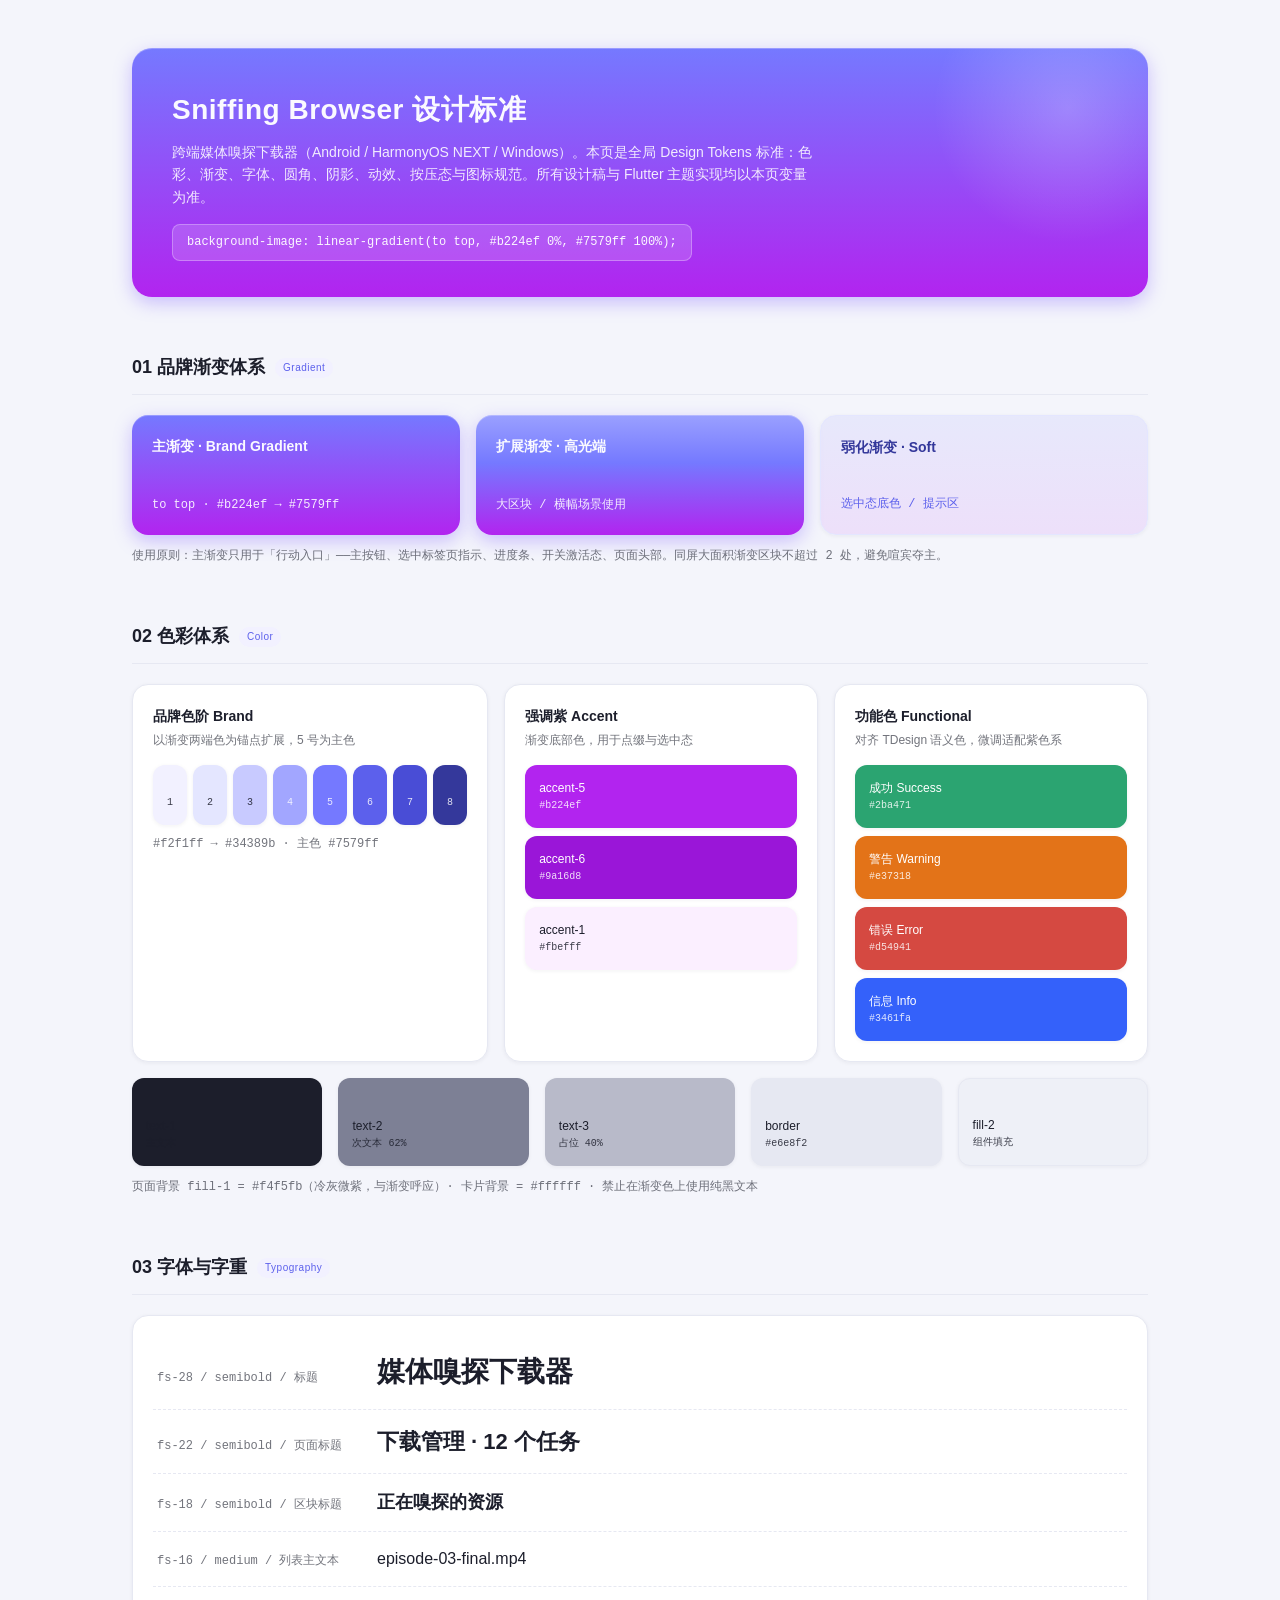
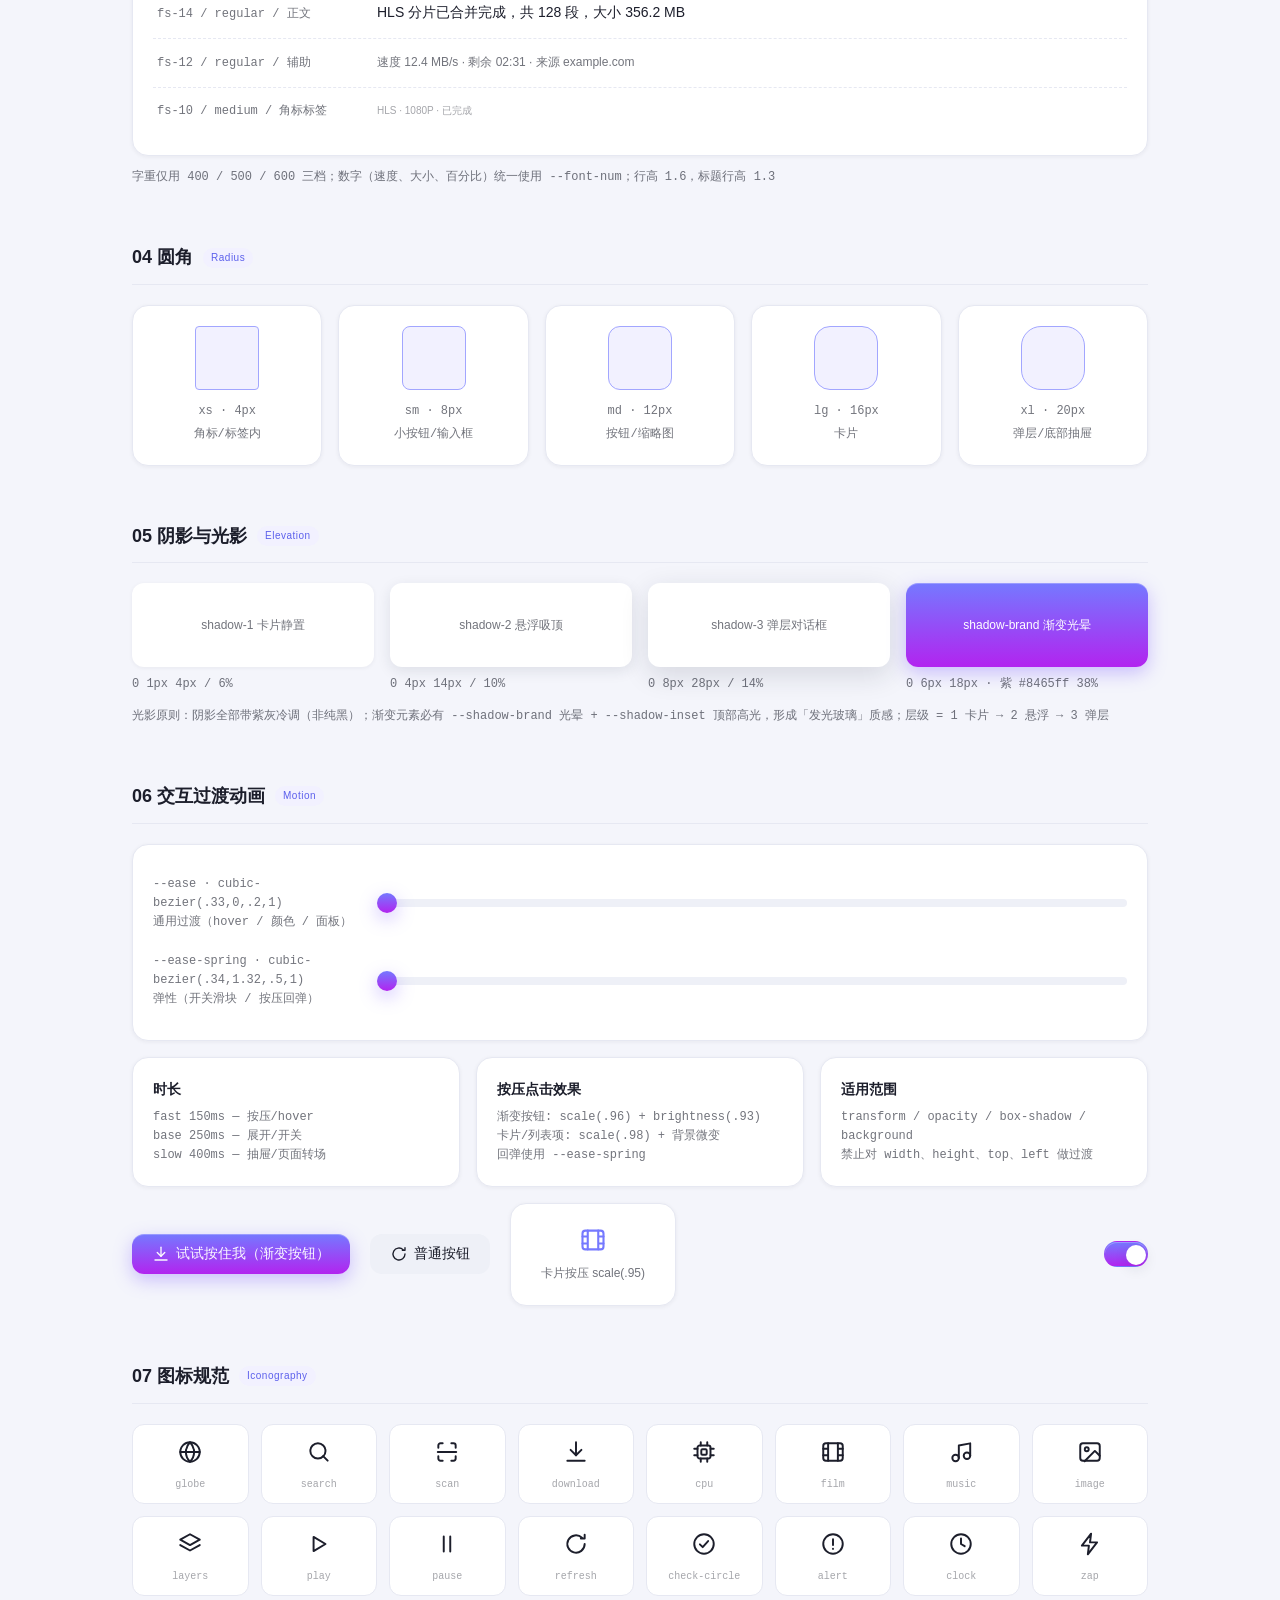
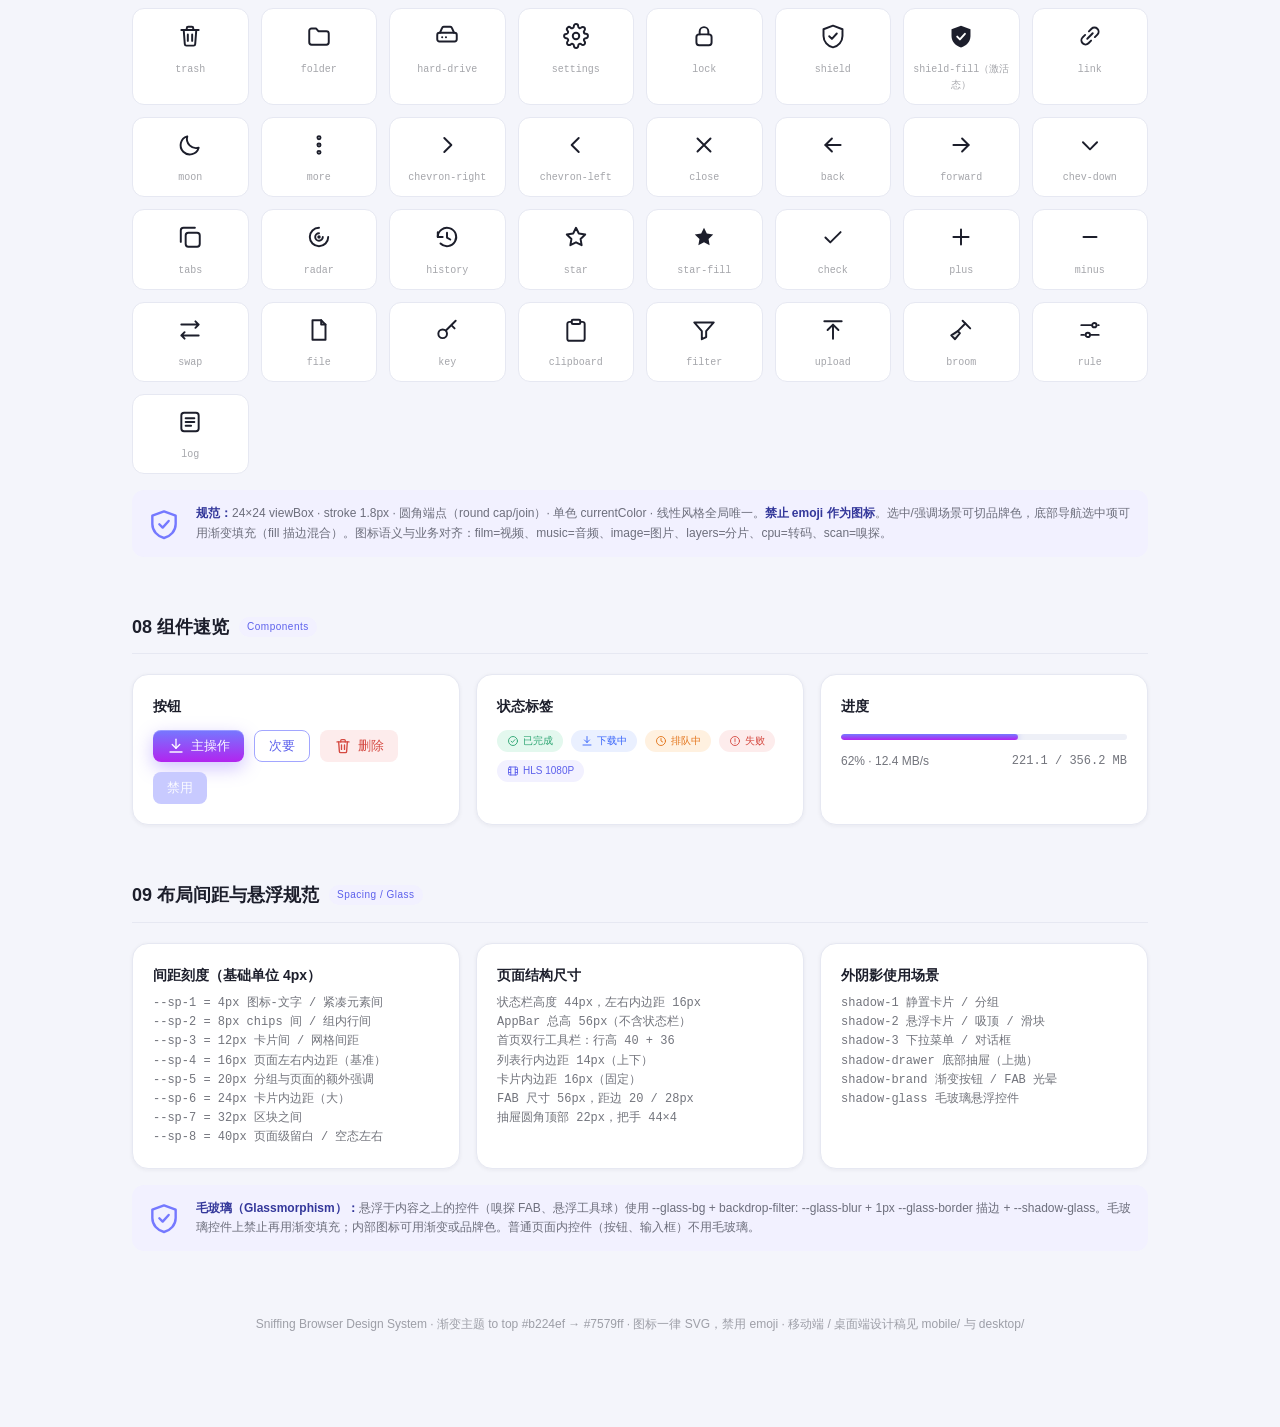
==== design/standard.html @ 94db557b "design(design): 新增移动端设计稿与设计规范 Token（对照真实截屏 1:1 重排）" ====
<!DOCTYPE html>
<html lang="zh-CN">
<head>
<meta charset="UTF-8">
<meta name="viewport" content="width=device-width, initial-scale=1.0">
<title>Sniffing Browser 设计标准 · Design Tokens</title>
<style>
/* ==========================================================
   Sniffing Browser 全局设计标准（Design Tokens）
   主题：渐变紫蓝 to top #b224ef → #7579ff
   参考：TDesign / Naive UI 的中性体系
   ========================================================== */

/* ---------- Tokens：:root 全量变量，供所有设计稿复用 ---------- */
:root {
  /* 品牌渐变（主题核心） */
  --gradient-brand: linear-gradient(to top, #b224ef 0%, #7579ff 100%);
  --gradient-brand-soft: linear-gradient(to top, rgba(178,36,239,.10), rgba(117,121,255,.10));

  /* 品牌色阶（以渐变两端为主锚点扩展） */
  --brand-1: #f2f1ff;   /* 最浅，填充背景 */
  --brand-2: #e4e6ff;   /* 浅，hover 填充 */
  --brand-3: #c8caff;   /* 禁用态填充 */
  --brand-4: #a2a6ff;   /* 浅主色 */
  --brand-5: #7579ff;   /* 主色（渐变顶部色） */
  --brand-6: #5c60ec;   /* hover 深主色 */
  --brand-7: #494dd6;   /* pressed 深主色 */
  --brand-8: #34389b;   /* 文本级深色 */

  /* 强调紫（渐变底部色） */
  --accent-5: #b224ef;
  --accent-6: #9a16d8;
  --accent-1: #fbefff;

  /* 功能色（对齐 TDesign，微调协调紫色系） */
  --success: #2ba471;  --success-bg: #e3f8ee;
  --warning: #e37318;  --warning-bg: #fff1e0;
  --error:   #d54941;  --error-bg:   #fdecec;
  --info:    #3461fa;  --info-bg:    #eaf0ff;

  /* 中性色 */
  --text-1: #1c1e2b;                       /* 主文本 */
  --text-2: rgba(28,30,43,.62);            /* 次文本 */
  --text-3: rgba(28,30,43,.40);            /* 占位 / 禁用 */
  --text-4: rgba(255,255,255,.96);         /* 深色底上的文本 */
  --border: #e6e8f2;
  --border-strong: #d5d8e6;
  --fill-1: #f4f5fb;                       /* 页面背景 */
  --fill-2: #eef0f7;                       /* 组件填充 */
  --white: #ffffff;

  /* 字体 */
  --font-family: "PingFang SC", "HarmonyOS Sans SC", "Microsoft YaHei", -apple-system, "Segoe UI", sans-serif;
  --font-num: "SF Pro Display", "Segoe UI", var(--font-family);
  --fs-10: 10px; --fs-12: 12px; --fs-13: 13px; --fs-14: 14px;
  --fs-16: 16px; --fs-18: 18px; --fs-22: 22px; --fs-28: 28px;
  --fw-regular: 400; --fw-medium: 500; --fw-semibold: 600;

  /* 间距刻度（Spacing Scale，基础单位 4px） */
  --sp-1: 4px;
  --sp-2: 8px;
  --sp-3: 12px;
  --sp-4: 16px;   /* 页面左右内边距基准 */
  --sp-5: 20px;
  --sp-6: 24px;
  --sp-7: 32px;
  --sp-8: 40px;

  /* 毛玻璃（Glassmorphism，悬浮控件用） */
  --glass-bg: rgba(255,255,255,.62);
  --glass-border: rgba(255,255,255,.55);
  --glass-blur: blur(16px) saturate(1.4);

  /* 圆角 */
  --radius-xs: 4px;
  --radius-sm: 8px;
  --radius-md: 12px;
  --radius-lg: 16px;
  --radius-xl: 20px;
  --radius-full: 999px;

  /* 阴影（光影体系） */
  --shadow-1: 0 1px 4px rgba(31,35,58,.06);            /* 卡片静置 */
  --shadow-2: 0 4px 14px rgba(31,35,58,.10);           /* 卡片悬浮 / 吸顶 */
  --shadow-3: 0 8px 28px rgba(31,35,58,.14);           /* 弹层 / 对话框 */
  --shadow-brand: 0 6px 18px rgba(132,101,255,.38);    /* 渐变按钮光晕 */
  --shadow-brand-press: 0 3px 10px rgba(132,101,255,.30);
  --shadow-inset: inset 0 1px 0 rgba(255,255,255,.25); /* 渐变上的高光 */
  --shadow-drawer: 0 -8px 30px rgba(31,35,58,.18);     /* 底部抽屉上抛阴影 */
  --shadow-glass: 0 8px 24px rgba(31,35,58,.16);       /* 毛玻璃悬浮控件 */

  /* 动效 */
  --dur-fast: 150ms;
  --dur-base: 250ms;
  --dur-slow: 400ms;
  --ease: cubic-bezier(.33, 0, .2, 1);
  --ease-spring: cubic-bezier(.34, 1.32, .5, 1);
}

/* ---------- 演示页基础 ---------- */
* { margin: 0; padding: 0; box-sizing: border-box; }
body {
  font-family: var(--font-family);
  background: var(--fill-1);
  color: var(--text-1);
  font-size: var(--fs-14);
  line-height: 1.6;
}
.wrap { max-width: 1080px; margin: 0 auto; padding: 48px 32px 96px; }

/* 页头：渐变主题横幅 */
.hero {
  background: var(--gradient-brand);
  border-radius: var(--radius-xl);
  padding: 40px 40px 36px;
  color: var(--text-4);
  box-shadow: var(--shadow-brand), var(--shadow-inset);
  position: relative;
  overflow: hidden;
}
.hero::after {
  content: "";
  position: absolute; right: -60px; top: -80px;
  width: 280px; height: 280px; border-radius: 50%;
  background: radial-gradient(circle, rgba(255,255,255,.22), transparent 68%);
}
.hero h1 { font-size: var(--fs-28); font-weight: var(--fw-semibold); letter-spacing: .5px; }
.hero p { margin-top: 8px; opacity: .92; font-size: var(--fs-14); max-width: 640px; }
.hero .code {
  display: inline-block; margin-top: 16px;
  font-family: Consolas, monospace; font-size: var(--fs-12);
  background: rgba(255,255,255,.16); border: 1px solid rgba(255,255,255,.28);
  padding: 8px 14px; border-radius: var(--radius-sm);
}

/* 章节标题 */
.sec { margin-top: 56px; }
.sec > h2 {
  font-size: var(--fs-18); font-weight: var(--fw-semibold);
  display: flex; align-items: center; gap: 10px;
  padding-bottom: 12px; border-bottom: 1px solid var(--border); margin-bottom: 20px;
}
.sec > h2 .tag {
  font-size: var(--fs-10); font-weight: var(--fw-medium);
  background: var(--brand-1); color: var(--brand-6);
  padding: 2px 8px; border-radius: var(--radius-full);
  letter-spacing: .5px;
}
.grid { display: grid; gap: 16px; }
.cols-3 { grid-template-columns: repeat(3, 1fr); }
.cols-4 { grid-template-columns: repeat(4, 1fr); }
.cols-5 { grid-template-columns: repeat(5, 1fr); }
.card {
  background: var(--white); border: 1px solid var(--border);
  border-radius: var(--radius-lg); padding: 20px; box-shadow: var(--shadow-1);
}
.card h3 { font-size: var(--fs-14); font-weight: var(--fw-semibold); margin-bottom: 4px; }
.card .desc { font-size: var(--fs-12); color: var(--text-2); margin-bottom: 14px; }
.mono { font-family: Consolas, monospace; font-size: var(--fs-12); color: var(--text-2); }

/* ---------- 色板 ---------- */
.swatch {
  border-radius: var(--radius-md); padding: 14px; color: #fff;
  min-height: 88px; display: flex; flex-direction: column; justify-content: flex-end;
  box-shadow: var(--shadow-1); transition: transform var(--dur-fast) var(--ease), box-shadow var(--dur-fast) var(--ease);
  cursor: default;
}
.swatch:hover { transform: translateY(-2px); box-shadow: var(--shadow-2); }
.swatch .name { font-size: var(--fs-12); font-weight: var(--fw-medium); }
.swatch .val { font-size: var(--fs-10); opacity: .85; font-family: Consolas, monospace; }
.swatch.dark-text { color: var(--text-1); }

/* ---------- 渐变体系 ---------- */
.grad-band {
  border-radius: var(--radius-lg); padding: 20px; color: var(--text-4);
  display: flex; flex-direction: column; justify-content: space-between; min-height: 120px;
  box-shadow: var(--shadow-brand), var(--shadow-inset);
}
.grad-band .mono { color: rgba(255,255,255,.9); }

/* ---------- 字体 ---------- */
.type-row { display: flex; align-items: baseline; gap: 20px; padding: 14px 4px; border-bottom: 1px dashed var(--border); }
.type-row:last-child { border-bottom: none; }
.type-meta { width: 200px; flex-shrink: 0; font-size: var(--fs-12); color: var(--text-2); font-family: Consolas, monospace; }

/* ---------- 阴影 ---------- */
.shadow-demo {
  height: 84px; background: var(--white); border-radius: var(--radius-md);
  display: flex; align-items: center; justify-content: center;
  font-size: var(--fs-12); color: var(--text-2); transition: transform var(--dur-base) var(--ease);
}
.shadow-demo:hover { transform: translateY(-3px); }

/* ---------- 按钮（含按压态） ---------- */
.btn {
  display: inline-flex; align-items: center; justify-content: center; gap: 6px;
  height: 40px; padding: 0 20px; border: none; cursor: pointer;
  font-size: var(--fs-14); font-weight: var(--fw-medium); font-family: inherit;
  border-radius: var(--radius-md);
  transition: transform var(--dur-fast) var(--ease), box-shadow var(--dur-fast) var(--ease),
              background var(--dur-fast) var(--ease), filter var(--dur-fast) var(--ease),
              opacity var(--dur-fast) var(--ease);
  user-select: none;
}
.btn svg { width: 18px; height: 18px; }
.btn-primary { background: var(--gradient-brand); color: var(--text-4); box-shadow: var(--shadow-brand), var(--shadow-inset); }
.btn-primary:hover { filter: brightness(1.05); box-shadow: 0 8px 22px rgba(132,101,255,.45), var(--shadow-inset); }
.btn-primary:active { transform: scale(.96); filter: brightness(.93); box-shadow: var(--shadow-brand-press); }
.btn-plain { background: var(--fill-2); color: var(--text-1); }
.btn-plain:hover { background: var(--brand-1); color: var(--brand-6); }
.btn-plain:active { transform: scale(.96); background: var(--brand-2); }
.btn-outline { background: var(--white); color: var(--brand-6); border: 1px solid var(--brand-4); }
.btn-outline:hover { background: var(--brand-1); }
.btn-outline:active { transform: scale(.96); background: var(--brand-2); }
.btn-danger { background: var(--error-bg); color: var(--error); }
.btn-danger:active { transform: scale(.96); filter: brightness(.95); }
.btn:disabled { background: var(--brand-3); color: rgba(255,255,255,.9); box-shadow: none; cursor: not-allowed; transform: none; filter: none; }
.btn-sm { height: 32px; padding: 0 14px; font-size: var(--fs-13); border-radius: var(--radius-sm); }

/* ---------- 开关 ---------- */
.switch { position: relative; width: 44px; height: 26px; cursor: pointer; }
.switch input { display: none; }
.switch .track {
  position: absolute; inset: 0; border-radius: var(--radius-full);
  background: var(--fill-2); border: 1px solid var(--border-strong);
  transition: background var(--dur-base) var(--ease), border-color var(--dur-base) var(--ease);
}
.switch .thumb {
  position: absolute; top: 3px; left: 3px; width: 20px; height: 20px; border-radius: 50%;
  background: var(--white); box-shadow: var(--shadow-2);
  transition: transform var(--dur-base) var(--ease-spring);
}
.switch input:checked + .track { background: var(--gradient-brand); border-color: transparent; box-shadow: var(--shadow-inset); }
.switch input:checked + .track .thumb { transform: translateX(18px); }
.switch:active .thumb { width: 24px; }

/* ---------- 进度条 / 圆环 ---------- */
.bar { height: 6px; border-radius: var(--radius-full); background: var(--fill-2); overflow: hidden; }
.bar > i {
  display: block; height: 100%; width: 62%;
  background: var(--gradient-brand); border-radius: var(--radius-full);
  box-shadow: 0 0 6px rgba(117,121,255,.5);
}

/* ---------- 标签 ---------- */
.chip {
  display: inline-flex; align-items: center; gap: 4px;
  font-size: var(--fs-10); font-weight: var(--fw-medium);
  padding: 3px 10px; border-radius: var(--radius-full);
}
.chip svg { width: 12px; height: 12px; }

/* ---------- 图标规范 ---------- */
.icon-grid { display: grid; grid-template-columns: repeat(8, 1fr); gap: 12px; }
.icon-cell {
  background: var(--white); border: 1px solid var(--border); border-radius: var(--radius-md);
  padding: 14px 6px 10px; text-align: center; cursor: default;
  transition: transform var(--dur-fast) var(--ease), border-color var(--dur-fast) var(--ease), box-shadow var(--dur-fast) var(--ease);
}
.icon-cell:hover { transform: translateY(-2px); border-color: var(--brand-4); box-shadow: var(--shadow-2); }
.icon-cell svg { width: 26px; height: 26px; color: var(--text-1); }
.icon-cell.brand svg { color: var(--brand-5); }
.icon-cell .nm { display: block; margin-top: 6px; font-size: 10px; color: var(--text-3); font-family: Consolas, monospace; }

/* 图标规范说明块 */
.icon-rule {
  display: flex; gap: 16px; align-items: center;
  background: var(--brand-1); border-radius: var(--radius-md); padding: 14px 16px;
  font-size: var(--fs-12); color: var(--text-2); margin-top: 16px;
}
.icon-rule b { color: var(--brand-8); }

/* 动效演示 */
.ease-demo { display: flex; align-items: center; gap: 14px; padding: 10px 0; }
.ease-track { flex: 1; height: 8px; border-radius: var(--radius-full); background: var(--fill-2); position: relative; }
.ease-dot {
  position: absolute; top: -6px; left: 0; width: 20px; height: 20px; border-radius: 50%;
  background: var(--gradient-brand); box-shadow: var(--shadow-brand);
  animation: slide 2.2s var(--demo-ease, ease) infinite alternate;
}
@keyframes slide { from { left: 0; } to { left: calc(100% - 20px); } }
.ease-label { width: 210px; flex-shrink: 0; font-family: Consolas, monospace; font-size: var(--fs-12); color: var(--text-2); }

/* 按压态演示 */
.press-demo {
  display: inline-flex; flex-direction: column; align-items: center; gap: 10px;
  background: var(--white); border: 1px solid var(--border); border-radius: var(--radius-lg);
  padding: 22px 30px; cursor: pointer; transition: transform var(--dur-fast) var(--ease), box-shadow var(--dur-fast) var(--ease);
  box-shadow: var(--shadow-1); font-size: var(--fs-12); color: var(--text-2);
}
.press-demo:hover { box-shadow: var(--shadow-2); }
.press-demo:active { transform: scale(.95); box-shadow: var(--shadow-1); }
.press-demo svg { width: 28px; height: 28px; color: var(--brand-5); }

/* 深色文本用于浅底色板 */
.swatch.dark-text { color: var(--text-1); }
.footer-note { margin-top: 64px; font-size: var(--fs-12); color: var(--text-3); text-align: center; }
</style>
</head>
<body>

<!-- 统一图标库（Lucide 风格：24 viewBox / stroke 1.8 / 圆角端点，禁止 emoji） -->
<svg style="display:none" xmlns="http://www.w3.org/2000/svg">
  <defs>
    <symbol id="i-globe" viewBox="0 0 24 24" fill="none" stroke="currentColor" stroke-width="1.8" stroke-linecap="round" stroke-linejoin="round"><circle cx="12" cy="12" r="9"/><path d="M3 12h18M12 3c2.5 2.6 3.8 5.7 3.8 9S14.5 18.4 12 21c-2.5-2.6-3.8-5.7-3.8-9S9.5 5.6 12 3z"/></symbol>
    <symbol id="i-download" viewBox="0 0 24 24" fill="none" stroke="currentColor" stroke-width="1.8" stroke-linecap="round" stroke-linejoin="round"><path d="M12 3v12"/><path d="M7 10l5 5 5-5"/><path d="M4 20h16"/></symbol>
    <symbol id="i-cpu" viewBox="0 0 24 24" fill="none" stroke="currentColor" stroke-width="1.8" stroke-linecap="round" stroke-linejoin="round"><rect x="6" y="6" width="12" height="12" rx="2"/><rect x="9.5" y="9.5" width="5" height="5" rx="1"/><path d="M9 3v3M15 3v3M9 18v3M15 18v3M3 9h3M3 15h3M18 9h3M18 15h3"/></symbol>
    <symbol id="i-settings" viewBox="0 0 24 24" fill="none" stroke="currentColor" stroke-width="1.8" stroke-linecap="round" stroke-linejoin="round"><circle cx="12" cy="12" r="3"/><path d="M19.4 15a1.65 1.65 0 0 0 .33 1.82l.06.06a2 2 0 1 1-2.83 2.83l-.06-.06a1.65 1.65 0 0 0-1.82-.33 1.65 1.65 0 0 0-1 1.51V21a2 2 0 1 1-4 0v-.09A1.65 1.65 0 0 0 9 19.4a1.65 1.65 0 0 0-1.82.33l-.06.06a2 2 0 1 1-2.83-2.83l.06-.06a1.65 1.65 0 0 0 .33-1.82 1.65 1.65 0 0 0-1.51-1H3a2 2 0 1 1 0-4h.09A1.65 1.65 0 0 0 4.6 9a1.65 1.65 0 0 0-.33-1.82l-.06-.06a2 2 0 1 1 2.83-2.83l.06.06a1.65 1.65 0 0 0 1.82.33H9a1.65 1.65 0 0 0 1-1.51V3a2 2 0 1 1 4 0v.09a1.65 1.65 0 0 0 1 1.51 1.65 1.65 0 0 0 1.82-.33l.06-.06a2 2 0 1 1 2.83 2.83l-.06.06a1.65 1.65 0 0 0-.33 1.82V9a1.65 1.65 0 0 0 1.51 1H21a2 2 0 1 1 0 4h-.09a1.65 1.65 0 0 0-1.51 1z"/></symbol>
    <symbol id="i-film" viewBox="0 0 24 24" fill="none" stroke="currentColor" stroke-width="1.8" stroke-linecap="round" stroke-linejoin="round"><rect x="3" y="4" width="18" height="16" rx="2.5"/><path d="M7.5 4v16M16.5 4v16M3 9h4.5M3 15h4.5M16.5 9H21M16.5 15H21"/></symbol>
    <symbol id="i-music" viewBox="0 0 24 24" fill="none" stroke="currentColor" stroke-width="1.8" stroke-linecap="round" stroke-linejoin="round"><circle cx="7" cy="17.5" r="3"/><circle cx="17.5" cy="15.5" r="3"/><path d="M10 17.5V6l10.5-2v11.5"/></symbol>
    <symbol id="i-image" viewBox="0 0 24 24" fill="none" stroke="currentColor" stroke-width="1.8" stroke-linecap="round" stroke-linejoin="round"><rect x="3" y="4" width="18" height="16" rx="2.5"/><circle cx="9" cy="9.5" r="1.8"/><path d="M21 15.5l-4.5-4.5L7 20.5"/></symbol>
    <symbol id="i-layers" viewBox="0 0 24 24" fill="none" stroke="currentColor" stroke-width="1.8" stroke-linecap="round" stroke-linejoin="round"><path d="M12 3l9 5-9 5-9-5 9-5z"/><path d="M3 13l9 5 9-5"/></symbol>
    <symbol id="i-play" viewBox="0 0 24 24" fill="none" stroke="currentColor" stroke-width="1.8" stroke-linecap="round" stroke-linejoin="round"><path d="M7 5.5v13l11-6.5-11-6.5z"/></symbol>
    <symbol id="i-pause" viewBox="0 0 24 24" fill="none" stroke="currentColor" stroke-width="1.8" stroke-linecap="round" stroke-linejoin="round"><path d="M9 5v14M15 5v14"/></symbol>
    <symbol id="i-search" viewBox="0 0 24 24" fill="none" stroke="currentColor" stroke-width="1.8" stroke-linecap="round" stroke-linejoin="round"><circle cx="11" cy="11" r="7"/><path d="M20 20l-4.2-4.2"/></symbol>
    <symbol id="i-lock" viewBox="0 0 24 24" fill="none" stroke="currentColor" stroke-width="1.8" stroke-linecap="round" stroke-linejoin="round"><rect x="5" y="10.5" width="14" height="10" rx="2.5"/><path d="M8 10.5V7.8a4 4 0 0 1 8 0v2.7"/></symbol>
    <symbol id="i-check-circle" viewBox="0 0 24 24" fill="none" stroke="currentColor" stroke-width="1.8" stroke-linecap="round" stroke-linejoin="round"><circle cx="12" cy="12" r="9"/><path d="M8.2 12.3l2.6 2.6 5-5.6"/></symbol>
    <symbol id="i-alert" viewBox="0 0 24 24" fill="none" stroke="currentColor" stroke-width="1.8" stroke-linecap="round" stroke-linejoin="round"><circle cx="12" cy="12" r="9"/><path d="M12 7.5v5.5"/><path d="M12 16.4v.1"/></symbol>
    <symbol id="i-trash" viewBox="0 0 24 24" fill="none" stroke="currentColor" stroke-width="1.8" stroke-linecap="round" stroke-linejoin="round"><path d="M4 6.5h16"/><path d="M9 6.5V4.8A1.3 1.3 0 0 1 10.3 3.5h3.4A1.3 1.3 0 0 1 15 4.8v1.7"/><path d="M6.2 6.5l1 13a1.5 1.5 0 0 0 1.5 1.4h6.6a1.5 1.5 0 0 0 1.5-1.4l1-13"/><path d="M10 10.5v6M14 10.5v6"/></symbol>
    <symbol id="i-more" viewBox="0 0 24 24" fill="none" stroke="currentColor" stroke-width="1.8" stroke-linecap="round" stroke-linejoin="round"><circle cx="12" cy="5.2" r="1.4"/><circle cx="12" cy="12" r="1.4"/><circle cx="12" cy="18.8" r="1.4"/></symbol>
    <symbol id="i-chevron-right" viewBox="0 0 24 24" fill="none" stroke="currentColor" stroke-width="1.8" stroke-linecap="round" stroke-linejoin="round"><path d="M9.5 5.5l6.5 6.5-6.5 6.5"/></symbol>
    <symbol id="i-chevron-left" viewBox="0 0 24 24" fill="none" stroke="currentColor" stroke-width="1.8" stroke-linecap="round" stroke-linejoin="round"><path d="M14.5 5.5L8 12l6.5 6.5"/></symbol>
    <symbol id="i-close" viewBox="0 0 24 24" fill="none" stroke="currentColor" stroke-width="1.8" stroke-linecap="round" stroke-linejoin="round"><path d="M6 6l12 12M18 6L6 18"/></symbol>
    <symbol id="i-refresh" viewBox="0 0 24 24" fill="none" stroke="currentColor" stroke-width="1.8" stroke-linecap="round" stroke-linejoin="round"><path d="M20 12a8 8 0 1 1-2.5-5.8"/><path d="M20 3.5V7h-3.5"/></symbol>
    <symbol id="i-hard-drive" viewBox="0 0 24 24" fill="none" stroke="currentColor" stroke-width="1.8" stroke-linecap="round" stroke-linejoin="round"><rect x="3" y="9" width="18" height="8" rx="2"/><path d="M5.5 9l2-4.5A1.5 1.5 0 0 1 8.9 3.5h6.2a1.5 1.5 0 0 1 1.4 1l2 4.5"/><path d="M7.5 13.2h.1M11 13.2h.1"/></symbol>
    <symbol id="i-zap" viewBox="0 0 24 24" fill="none" stroke="currentColor" stroke-width="1.8" stroke-linecap="round" stroke-linejoin="round"><path d="M13 2.5L4.5 13.5H11L10 21.5l8.5-11H12l1-8z"/></symbol>
    <symbol id="i-folder" viewBox="0 0 24 24" fill="none" stroke="currentColor" stroke-width="1.8" stroke-linecap="round" stroke-linejoin="round"><path d="M3 7.2A2.2 2.2 0 0 1 5.2 5h4l2.2 2.6h7.4A2.2 2.2 0 0 1 21 9.8v8A2.2 2.2 0 0 1 18.8 20H5.2A2.2 2.2 0 0 1 3 17.8V7.2z"/></symbol>
    <symbol id="i-clock" viewBox="0 0 24 24" fill="none" stroke="currentColor" stroke-width="1.8" stroke-linecap="round" stroke-linejoin="round"><circle cx="12" cy="12" r="9"/><path d="M12 7v5l3.4 2"/></symbol>
    <symbol id="i-link" viewBox="0 0 24 24" fill="none" stroke="currentColor" stroke-width="1.8" stroke-linecap="round" stroke-linejoin="round"><path d="M9.5 14.5l5-5"/><path d="M7.5 11L5.2 13.3a3.8 3.8 0 0 0 5.4 5.4L13 16.3"/><path d="M16.5 13l2.3-2.3a3.8 3.8 0 0 0-5.4-5.4L11 7.7"/></symbol>
    <symbol id="i-shield" viewBox="0 0 24 24" fill="none" stroke="currentColor" stroke-width="1.8" stroke-linecap="round" stroke-linejoin="round"><path d="M12 2.5l8.75 3.25v6.2c0 5.2-3.85 9.3-8.75 10.55-4.9-1.25-8.75-5.35-8.75-10.55v-6.2L12 2.5z"/><path d="M8.5 12.2l2.5 2.5 4.5-5"/></symbol>
    <symbol id="i-shield-fill" viewBox="0 0 24 24" fill="currentColor" stroke="none"><path d="M12 2.5l8.75 3.25v6.2c0 5.2-3.85 9.3-8.75 10.55-4.9-1.25-8.75-5.35-8.75-10.55v-6.2L12 2.5z"/><path d="M8.5 12.6l2.5 2.5 4.6-5.1" fill="none" stroke="#fff" stroke-width="1.8" stroke-linecap="round" stroke-linejoin="round"/></symbol>
    <symbol id="i-moon" viewBox="0 0 24 24" fill="none" stroke="currentColor" stroke-width="1.8" stroke-linecap="round" stroke-linejoin="round"><path d="M20 14.5A8.5 8.5 0 0 1 9.5 4a8.5 8.5 0 1 0 10.5 10.5z"/></symbol>
    <symbol id="i-scan" viewBox="0 0 24 24" fill="none" stroke="currentColor" stroke-width="1.8" stroke-linecap="round" stroke-linejoin="round"><path d="M4 8V6a2 2 0 0 1 2-2h2M16 4h2a2 2 0 0 1 2 2v2M20 16v2a2 2 0 0 1-2 2h-2M8 20H6a2 2 0 0 1-2-2v-2"/><path d="M3.5 12h17"/></symbol>
    <symbol id="i-radar" viewBox="0 0 24 24" fill="none" stroke="currentColor" stroke-width="1.8" stroke-linecap="round" stroke-linejoin="round"><path d="M12 8.5A3.5 3.5 0 1 0 15.5 12"/><path d="M12 3.5A8.5 8.5 0 1 0 20.5 12"/><circle cx="12" cy="12" r="1.6" fill="currentColor" stroke="none"/></symbol>
    <symbol id="i-tabs" viewBox="0 0 24 24" fill="none" stroke="currentColor" stroke-width="1.8" stroke-linecap="round" stroke-linejoin="round"><rect x="8" y="8" width="13" height="13" rx="2.5"/><path d="M16.5 3.5H6A2.5 2.5 0 0 0 3.5 6v10.5"/></symbol>
    <symbol id="i-history" viewBox="0 0 24 24" fill="none" stroke="currentColor" stroke-width="1.8" stroke-linecap="round" stroke-linejoin="round"><path d="M3.5 12a8.5 8.5 0 1 1 2.5 6"/><path d="M3.5 12V7.5M3.5 12H8"/><path d="M12 8v4.5l3 1.8"/></symbol>
    <symbol id="i-star" viewBox="0 0 24 24" fill="none" stroke="currentColor" stroke-width="1.8" stroke-linecap="round" stroke-linejoin="round"><path d="M12 3.5l2.6 5.3 5.9.9-4.3 4.1 1 5.8-5.2-2.7-5.2 2.7 1-5.8L3.5 9.7l5.9-.9L12 3.5z"/></symbol>
    <symbol id="i-star-fill" viewBox="0 0 24 24" fill="currentColor"><path d="M12 3.5l2.6 5.3 5.9.9-4.3 4.1 1 5.8-5.2-2.7-5.2 2.7 1-5.8L3.5 9.7l5.9-.9L12 3.5z"/></symbol>
    <symbol id="i-check" viewBox="0 0 24 24" fill="none" stroke="currentColor" stroke-width="1.8" stroke-linecap="round" stroke-linejoin="round"><path d="M5 12.5l4.5 4.5L19 7.5"/></symbol>
    <symbol id="i-plus" viewBox="0 0 24 24" fill="none" stroke="currentColor" stroke-width="1.8" stroke-linecap="round" stroke-linejoin="round"><path d="M12 5v14M5 12h14"/></symbol>
    <symbol id="i-minus" viewBox="0 0 24 24" fill="none" stroke="currentColor" stroke-width="1.8" stroke-linecap="round" stroke-linejoin="round"><path d="M6 12h12"/></symbol>
    <symbol id="i-chev-down" viewBox="0 0 24 24" fill="none" stroke="currentColor" stroke-width="1.8" stroke-linecap="round" stroke-linejoin="round"><path d="M5.5 9.5l6.5 6.5 6.5-6.5"/></symbol>
    <symbol id="i-back" viewBox="0 0 24 24" fill="none" stroke="currentColor" stroke-width="1.8" stroke-linecap="round" stroke-linejoin="round"><path d="M19 12H5"/><path d="M11 6l-6 6 6 6"/></symbol>
    <symbol id="i-forward" viewBox="0 0 24 24" fill="none" stroke="currentColor" stroke-width="1.8" stroke-linecap="round" stroke-linejoin="round"><path d="M5 12h14"/><path d="M13 6l6 6-6 6"/></symbol>
    <symbol id="i-swap" viewBox="0 0 24 24" fill="none" stroke="currentColor" stroke-width="1.8" stroke-linecap="round" stroke-linejoin="round"><path d="M17 4l3 3-3 3M20 7H4"/><path d="M7 20l-3-3 3-3M4 17h16"/></symbol>
    <symbol id="i-file" viewBox="0 0 24 24" fill="none" stroke="currentColor" stroke-width="1.8" stroke-linecap="round" stroke-linejoin="round"><path d="M6 3h8l4 4v14H6z"/><path d="M14 3v4h4"/></symbol>
    <symbol id="i-key" viewBox="0 0 24 24" fill="none" stroke="currentColor" stroke-width="1.8" stroke-linecap="round" stroke-linejoin="round"><circle cx="8" cy="15.5" r="4"/><path d="M11 12.5L20 3.5M16 7.5l3 3"/></symbol>
    <symbol id="i-clipboard" viewBox="0 0 24 24" fill="none" stroke="currentColor" stroke-width="1.8" stroke-linecap="round" stroke-linejoin="round"><rect x="8" y="2.5" width="8" height="4" rx="1.2"/><path d="M8 4.5H6a2 2 0 0 0-2 2V20a2 2 0 0 0 2 2h12a2 2 0 0 0 2-2V6.5a2 2 0 0 0-2-2h-2"/></symbol>
    <symbol id="i-filter" viewBox="0 0 24 24" fill="none" stroke="currentColor" stroke-width="1.8" stroke-linecap="round" stroke-linejoin="round"><path d="M3 5h18l-7 8v5.5l-4 2V13L3 5z"/></symbol>
    <symbol id="i-upload" viewBox="0 0 24 24" fill="none" stroke="currentColor" stroke-width="1.8" stroke-linecap="round" stroke-linejoin="round"><path d="M12 20V8"/><path d="M7 12l5-5 5 5"/><path d="M4 4h16"/></symbol>
    <symbol id="i-broom" viewBox="0 0 24 24" fill="none" stroke="currentColor" stroke-width="1.8" stroke-linecap="round" stroke-linejoin="round"><path d="M13.5 3.5l7 7"/><path d="M16 6L9 13"/><path d="M9 13l2 2-4.5 5.5L3 17l6-4z" fill="currentColor" fill-opacity=".12"/></symbol>
    <symbol id="i-rule" viewBox="0 0 24 24" fill="none" stroke="currentColor" stroke-width="1.8" stroke-linecap="round" stroke-linejoin="round"><path d="M4 7.5h9M19.5 7.5H20"/><circle cx="16" cy="7.5" r="2"/><path d="M4 16.5h2.5M13 16.5h7"/><circle cx="10" cy="16.5" r="2"/></symbol>
    <symbol id="i-log" viewBox="0 0 24 24" fill="none" stroke="currentColor" stroke-width="1.8" stroke-linecap="round" stroke-linejoin="round"><rect x="4" y="3.5" width="16" height="17" rx="2.5"/><path d="M8 8.5h8M8 12h8M8 15.5h5"/></symbol>
  </defs>
</svg>

<div class="wrap">

  <!-- 页头 -->
  <div class="hero">
    <h1>Sniffing Browser 设计标准</h1>
    <p>跨端媒体嗅探下载器（Android / HarmonyOS NEXT / Windows）。本页是全局 Design Tokens 标准：色彩、渐变、字体、圆角、阴影、动效、按压态与图标规范。所有设计稿与 Flutter 主题实现均以本页变量为准。</p>
    <span class="code">background-image: linear-gradient(to top, #b224ef 0%, #7579ff 100%);</span>
  </div>

  <!-- 01 品牌渐变 -->
  <div class="sec">
    <h2>01 品牌渐变体系 <span class="tag">Gradient</span></h2>
    <div class="grid cols-3">
      <div class="grad-band" style="background: var(--gradient-brand);">
        <b style="font-size:var(--fs-14)">主渐变 · Brand Gradient</b>
        <span class="mono">to top · #b224ef → #7579ff</span>
      </div>
      <div class="grad-band" style="background: linear-gradient(to top, #b224ef 0%, #7579ff 60%, #9aa0ff 100%);">
        <b style="font-size:var(--fs-14)">扩展渐变 · 高光端</b>
        <span class="mono">大区块 / 横幅场景使用</span>
      </div>
      <div class="grad-band" style="background: var(--gradient-brand-soft); color: var(--brand-8); box-shadow: var(--shadow-1); border: 1px solid var(--brand-2);">
        <b style="font-size:var(--fs-14)">弱化渐变 · Soft</b>
        <span class="mono" style="color:var(--brand-6)">选中态底色 / 提示区</span>
      </div>
    </div>
    <p class="mono" style="margin-top:12px">使用原则：主渐变只用于「行动入口」——主按钮、选中标签页指示、进度条、开关激活态、页面头部。同屏大面积渐变区块不超过 2 处，避免喧宾夺主。</p>
  </div>

  <!-- 02 色彩 -->
  <div class="sec">
    <h2>02 色彩体系 <span class="tag">Color</span></h2>
    <div class="grid cols-3">
      <div class="card">
        <h3>品牌色阶 Brand</h3>
        <p class="desc">以渐变两端色为锚点扩展，5 号为主色</p>
        <div class="grid" style="grid-template-columns: repeat(8, 1fr); gap: 6px;">
          <div class="swatch dark-text" style="background:var(--brand-1); min-height:60px;"><span class="val">1</span></div>
          <div class="swatch dark-text" style="background:var(--brand-2); min-height:60px;"><span class="val">2</span></div>
          <div class="swatch dark-text" style="background:var(--brand-3); min-height:60px;"><span class="val">3</span></div>
          <div class="swatch" style="background:var(--brand-4); min-height:60px;"><span class="val">4</span></div>
          <div class="swatch" style="background:var(--brand-5); min-height:60px;"><span class="val">5</span></div>
          <div class="swatch" style="background:var(--brand-6); min-height:60px;"><span class="val">6</span></div>
          <div class="swatch" style="background:var(--brand-7); min-height:60px;"><span class="val">7</span></div>
          <div class="swatch" style="background:var(--brand-8); min-height:60px;"><span class="val">8</span></div>
        </div>
        <p class="mono" style="margin-top:10px">#f2f1ff → #34389b · 主色 #7579ff</p>
      </div>
      <div class="card">
        <h3>强调紫 Accent</h3>
        <p class="desc">渐变底部色，用于点缀与选中态</p>
        <div style="display:flex; flex-direction:column; gap:8px;">
          <div class="swatch" style="background:var(--accent-5); min-height:44px;"><span class="name">accent-5</span><span class="val">#b224ef</span></div>
          <div class="swatch" style="background:var(--accent-6); min-height:44px;"><span class="name">accent-6</span><span class="val">#9a16d8</span></div>
          <div class="swatch dark-text" style="background:var(--accent-1); min-height:44px;"><span class="name">accent-1</span><span class="val">#fbefff</span></div>
        </div>
      </div>
      <div class="card">
        <h3>功能色 Functional</h3>
        <p class="desc">对齐 TDesign 语义色，微调适配紫色系</p>
        <div style="display:flex; flex-direction:column; gap:8px;">
          <div class="swatch" style="background:var(--success); min-height:44px;"><span class="name">成功 Success</span><span class="val">#2ba471</span></div>
          <div class="swatch" style="background:var(--warning); min-height:44px;"><span class="name">警告 Warning</span><span class="val">#e37318</span></div>
          <div class="swatch" style="background:var(--error); min-height:44px;"><span class="name">错误 Error</span><span class="val">#d54941</span></div>
          <div class="swatch" style="background:var(--info); min-height:44px;"><span class="name">信息 Info</span><span class="val">#3461fa</span></div>
        </div>
      </div>
    </div>

    <div class="grid cols-5" style="margin-top:16px;">
      <div class="swatch dark-text" style="background:var(--text-1);"><span class="name">text-1</span><span class="val">主文本</span></div>
      <div class="swatch dark-text" style="background:#7d8095;"><span class="name">text-2</span><span class="val">次文本 62%</span></div>
      <div class="swatch dark-text" style="background:#b8bac9;"><span class="name">text-3</span><span class="val">占位 40%</span></div>
      <div class="swatch dark-text" style="background:var(--border);"><span class="name">border</span><span class="val">#e6e8f2</span></div>
      <div class="swatch dark-text" style="background:var(--fill-2); border:1px solid var(--border);"><span class="name">fill-2</span><span class="val">组件填充</span></div>
    </div>
    <p class="mono" style="margin-top:12px">页面背景 fill-1 = #f4f5fb（冷灰微紫，与渐变呼应）· 卡片背景 = #ffffff · 禁止在渐变色上使用纯黑文本</p>
  </div>

  <!-- 03 字体 -->
  <div class="sec">
    <h2>03 字体与字重 <span class="tag">Typography</span></h2>
    <div class="card">
      <div class="type-row"><span class="type-meta">fs-28 / semibold / 标题</span><span style="font-size:28px; font-weight:600;">媒体嗅探下载器</span></div>
      <div class="type-row"><span class="type-meta">fs-22 / semibold / 页面标题</span><span style="font-size:22px; font-weight:600;">下载管理 · 12 个任务</span></div>
      <div class="type-row"><span class="type-meta">fs-18 / semibold / 区块标题</span><span style="font-size:18px; font-weight:600;">正在嗅探的资源</span></div>
      <div class="type-row"><span class="type-meta">fs-16 / medium / 列表主文本</span><span style="font-size:16px; font-weight:500;">episode-03-final.mp4</span></div>
      <div class="type-row"><span class="type-meta">fs-14 / regular / 正文</span><span style="font-size:14px;">HLS 分片已合并完成，共 128 段，大小 356.2 MB</span></div>
      <div class="type-row"><span class="type-meta">fs-12 / regular / 辅助</span><span style="font-size:12px; color:var(--text-2);">速度 12.4 MB/s · 剩余 02:31 · 来源 example.com</span></div>
      <div class="type-row"><span class="type-meta">fs-10 / medium / 角标标签</span><span style="font-size:10px; font-weight:500; color:var(--text-3);">HLS · 1080P · 已完成</span></div>
    </div>
    <p class="mono" style="margin-top:12px">字重仅用 400 / 500 / 600 三档；数字（速度、大小、百分比）统一使用 --font-num；行高 1.6，标题行高 1.3</p>
  </div>

  <!-- 04 圆角 -->
  <div class="sec">
    <h2>04 圆角 <span class="tag">Radius</span></h2>
    <div class="grid cols-5">
      <div class="card" style="text-align:center;"><div style="width:64px;height:64px;background:var(--brand-1);border:1.5px solid var(--brand-4);border-radius:4px;margin:0 auto 8px;"></div><span class="mono">xs · 4px<br>角标/标签内</span></div>
      <div class="card" style="text-align:center;"><div style="width:64px;height:64px;background:var(--brand-1);border:1.5px solid var(--brand-4);border-radius:8px;margin:0 auto 8px;"></div><span class="mono">sm · 8px<br>小按钮/输入框</span></div>
      <div class="card" style="text-align:center;"><div style="width:64px;height:64px;background:var(--brand-1);border:1.5px solid var(--brand-4);border-radius:12px;margin:0 auto 8px;"></div><span class="mono">md · 12px<br>按钮/缩略图</span></div>
      <div class="card" style="text-align:center;"><div style="width:64px;height:64px;background:var(--brand-1);border:1.5px solid var(--brand-4);border-radius:16px;margin:0 auto 8px;"></div><span class="mono">lg · 16px<br>卡片</span></div>
      <div class="card" style="text-align:center;"><div style="width:64px;height:64px;background:var(--brand-1);border:1.5px solid var(--brand-4);border-radius:20px;margin:0 auto 8px;"></div><span class="mono">xl · 20px<br>弹层/底部抽屉</span></div>
    </div>
  </div>

  <!-- 05 阴影与光影 -->
  <div class="sec">
    <h2>05 阴影与光影 <span class="tag">Elevation</span></h2>
    <div class="grid cols-4">
      <div><div class="shadow-demo" style="box-shadow:var(--shadow-1);">shadow-1 卡片静置</div><p class="mono" style="margin-top:8px">0 1px 4px / 6%</p></div>
      <div><div class="shadow-demo" style="box-shadow:var(--shadow-2);">shadow-2 悬浮吸顶</div><p class="mono" style="margin-top:8px">0 4px 14px / 10%</p></div>
      <div><div class="shadow-demo" style="box-shadow:var(--shadow-3);">shadow-3 弹层对话框</div><p class="mono" style="margin-top:8px">0 8px 28px / 14%</p></div>
      <div><div class="shadow-demo" style="background:var(--gradient-brand); color:#fff; box-shadow:var(--shadow-brand), var(--shadow-inset);">shadow-brand 渐变光晕</div><p class="mono" style="margin-top:8px">0 6px 18px · 紫 #8465ff 38%</p></div>
    </div>
    <p class="mono" style="margin-top:12px">光影原则：阴影全部带紫灰冷调（非纯黑）；渐变元素必有 --shadow-brand 光晕 + --shadow-inset 顶部高光，形成「发光玻璃」质感；层级 = 1 卡片 → 2 悬浮 → 3 弹层</p>
  </div>

  <!-- 06 动效 -->
  <div class="sec">
    <h2>06 交互过渡动画 <span class="tag">Motion</span></h2>
    <div class="card">
      <div class="ease-demo"><span class="ease-label">--ease · cubic-bezier(.33,0,.2,1)<br>通用过渡（hover / 颜色 / 面板）</span><div class="ease-track"><div class="ease-dot" style="--demo-ease: cubic-bezier(.33,0,.2,1);"></div></div></div>
      <div class="ease-demo"><span class="ease-label">--ease-spring · cubic-bezier(.34,1.32,.5,1)<br>弹性（开关滑块 / 按压回弹）</span><div class="ease-track"><div class="ease-dot" style="--demo-ease: cubic-bezier(.34,1.32,.5,1);"></div></div></div>
    </div>
    <div class="grid cols-3" style="margin-top:16px;">
      <div class="card"><h3>时长</h3><p class="mono" style="margin-top:8px">fast 150ms — 按压/hover<br>base 250ms — 展开/开关<br>slow 400ms — 抽屉/页面转场</p></div>
      <div class="card"><h3>按压点击效果</h3><p class="mono" style="margin-top:8px">渐变按钮: scale(.96) + brightness(.93)<br>卡片/列表项: scale(.98) + 背景微变<br>回弹使用 --ease-spring</p></div>
      <div class="card"><h3>适用范围</h3><p class="mono" style="margin-top:8px">transform / opacity / box-shadow / background<br>禁止对 width、height、top、left 做过渡</p></div>
    </div>
    <div style="margin-top:16px; display:flex; gap:20px; flex-wrap:wrap; align-items:center;">
      <button class="btn btn-primary"><svg><use href="#i-download"/></svg>试试按住我（渐变按钮）</button>
      <button class="btn btn-plain"><svg><use href="#i-refresh"/></svg>普通按钮</button>
      <div class="press-demo"><svg><use href="#i-film"/></svg>卡片按压 scale(.95)</div>
      <label class="switch" style="margin-left:auto;"><input type="checkbox" checked><span class="track"><span class="thumb"></span></span></label>
    </div>
  </div>

  <!-- 07 图标规范 -->
  <div class="sec">
    <h2>07 图标规范 <span class="tag">Iconography</span></h2>
    <div class="icon-grid">
      <div class="icon-cell"><svg><use href="#i-globe"/></svg><span class="nm">globe</span></div>
      <div class="icon-cell"><svg><use href="#i-search"/></svg><span class="nm">search</span></div>
      <div class="icon-cell"><svg><use href="#i-scan"/></svg><span class="nm">scan</span></div>
      <div class="icon-cell"><svg><use href="#i-download"/></svg><span class="nm">download</span></div>
      <div class="icon-cell"><svg><use href="#i-cpu"/></svg><span class="nm">cpu</span></div>
      <div class="icon-cell"><svg><use href="#i-film"/></svg><span class="nm">film</span></div>
      <div class="icon-cell"><svg><use href="#i-music"/></svg><span class="nm">music</span></div>
      <div class="icon-cell"><svg><use href="#i-image"/></svg><span class="nm">image</span></div>
      <div class="icon-cell"><svg><use href="#i-layers"/></svg><span class="nm">layers</span></div>
      <div class="icon-cell"><svg><use href="#i-play"/></svg><span class="nm">play</span></div>
      <div class="icon-cell"><svg><use href="#i-pause"/></svg><span class="nm">pause</span></div>
      <div class="icon-cell"><svg><use href="#i-refresh"/></svg><span class="nm">refresh</span></div>
      <div class="icon-cell"><svg><use href="#i-check-circle"/></svg><span class="nm">check-circle</span></div>
      <div class="icon-cell"><svg><use href="#i-alert"/></svg><span class="nm">alert</span></div>
      <div class="icon-cell"><svg><use href="#i-clock"/></svg><span class="nm">clock</span></div>
      <div class="icon-cell"><svg><use href="#i-zap"/></svg><span class="nm">zap</span></div>
      <div class="icon-cell"><svg><use href="#i-trash"/></svg><span class="nm">trash</span></div>
      <div class="icon-cell"><svg><use href="#i-folder"/></svg><span class="nm">folder</span></div>
      <div class="icon-cell"><svg><use href="#i-hard-drive"/></svg><span class="nm">hard-drive</span></div>
      <div class="icon-cell"><svg><use href="#i-settings"/></svg><span class="nm">settings</span></div>
      <div class="icon-cell"><svg><use href="#i-lock"/></svg><span class="nm">lock</span></div>
      <div class="icon-cell"><svg><use href="#i-shield"/></svg><span class="nm">shield</span></div>
      <div class="icon-cell"><svg><use href="#i-shield-fill"/></svg><span class="nm">shield-fill（激活态）</span></div>
      <div class="icon-cell"><svg><use href="#i-link"/></svg><span class="nm">link</span></div>
      <div class="icon-cell"><svg><use href="#i-moon"/></svg><span class="nm">moon</span></div>
      <div class="icon-cell"><svg><use href="#i-more"/></svg><span class="nm">more</span></div>
      <div class="icon-cell"><svg><use href="#i-chevron-right"/></svg><span class="nm">chevron-right</span></div>
      <div class="icon-cell"><svg><use href="#i-chevron-left"/></svg><span class="nm">chevron-left</span></div>
      <div class="icon-cell"><svg><use href="#i-close"/></svg><span class="nm">close</span></div>
      <div class="icon-cell"><svg><use href="#i-back"/></svg><span class="nm">back</span></div>
      <div class="icon-cell"><svg><use href="#i-forward"/></svg><span class="nm">forward</span></div>
      <div class="icon-cell"><svg><use href="#i-chev-down"/></svg><span class="nm">chev-down</span></div>
      <div class="icon-cell"><svg><use href="#i-tabs"/></svg><span class="nm">tabs</span></div>
      <div class="icon-cell"><svg><use href="#i-radar"/></svg><span class="nm">radar</span></div>
      <div class="icon-cell"><svg><use href="#i-history"/></svg><span class="nm">history</span></div>
      <div class="icon-cell"><svg><use href="#i-star"/></svg><span class="nm">star</span></div>
      <div class="icon-cell"><svg><use href="#i-star-fill"/></svg><span class="nm">star-fill</span></div>
      <div class="icon-cell"><svg><use href="#i-check"/></svg><span class="nm">check</span></div>
      <div class="icon-cell"><svg><use href="#i-plus"/></svg><span class="nm">plus</span></div>
      <div class="icon-cell"><svg><use href="#i-minus"/></svg><span class="nm">minus</span></div>
      <div class="icon-cell"><svg><use href="#i-swap"/></svg><span class="nm">swap</span></div>
      <div class="icon-cell"><svg><use href="#i-file"/></svg><span class="nm">file</span></div>
      <div class="icon-cell"><svg><use href="#i-key"/></svg><span class="nm">key</span></div>
      <div class="icon-cell"><svg><use href="#i-clipboard"/></svg><span class="nm">clipboard</span></div>
      <div class="icon-cell"><svg><use href="#i-filter"/></svg><span class="nm">filter</span></div>
      <div class="icon-cell"><svg><use href="#i-upload"/></svg><span class="nm">upload</span></div>
      <div class="icon-cell"><svg><use href="#i-broom"/></svg><span class="nm">broom</span></div>
      <div class="icon-cell"><svg><use href="#i-rule"/></svg><span class="nm">rule</span></div>
      <div class="icon-cell"><svg><use href="#i-log"/></svg><span class="nm">log</span></div>
    </div>
    <div class="icon-rule">
      <svg style="width:32px;height:32px;color:var(--brand-5);flex-shrink:0;"><use href="#i-shield"/></svg>
      <span><b>规范：</b>24×24 viewBox · stroke 1.8px · 圆角端点（round cap/join）· 单色 currentColor · 线性风格全局唯一。<b>禁止 emoji 作为图标</b>。选中/强调场景可切品牌色，底部导航选中项可用渐变填充（fill 描边混合）。图标语义与业务对齐：film=视频、music=音频、image=图片、layers=分片、cpu=转码、scan=嗅探。</span>
    </div>
  </div>

  <!-- 08 组件速览 -->
  <div class="sec">
    <h2>08 组件速览 <span class="tag">Components</span></h2>
    <div class="grid cols-3">
      <div class="card">
        <h3>按钮</h3>
        <div style="display:flex; gap:10px; flex-wrap:wrap; margin-top:12px;">
          <button class="btn btn-primary btn-sm"><svg><use href="#i-download"/></svg>主操作</button>
          <button class="btn btn-outline btn-sm">次要</button>
          <button class="btn btn-danger btn-sm"><svg><use href="#i-trash"/></svg>删除</button>
          <button class="btn btn-primary btn-sm" disabled>禁用</button>
        </div>
      </div>
      <div class="card">
        <h3>状态标签</h3>
        <div style="display:flex; gap:8px; flex-wrap:wrap; margin-top:12px;">
          <span class="chip" style="background:var(--success-bg); color:var(--success);"><svg><use href="#i-check-circle"/></svg>已完成</span>
          <span class="chip" style="background:var(--info-bg); color:var(--info);"><svg><use href="#i-download"/></svg>下载中</span>
          <span class="chip" style="background:var(--warning-bg); color:var(--warning);"><svg><use href="#i-clock"/></svg>排队中</span>
          <span class="chip" style="background:var(--error-bg); color:var(--error);"><svg><use href="#i-alert"/></svg>失败</span>
          <span class="chip" style="background:var(--brand-1); color:var(--brand-6);"><svg><use href="#i-film"/></svg>HLS 1080P</span>
        </div>
      </div>
      <div class="card">
        <h3>进度</h3>
        <div style="margin-top:16px; display:flex; flex-direction:column; gap:12px;">
          <div class="bar"><i></i></div>
          <div style="display:flex; justify-content:space-between; font-size:var(--fs-12); color:var(--text-2);">
            <span>62% · 12.4 MB/s</span><span class="mono">221.1 / 356.2 MB</span>
          </div>
        </div>
      </div>
    </div>
  </div>

  <!-- 09 布局间距与悬浮规范 -->
  <div class="sec">
    <h2>09 布局间距与悬浮规范 <span class="tag">Spacing / Glass</span></h2>
    <div class="grid cols-3">
      <div class="card">
        <h3>间距刻度（基础单位 4px）</h3>
        <p class="mono" style="margin-top:8px">--sp-1 = 4px  图标-文字 / 紧凑元素间<br>--sp-2 = 8px  chips 间 / 组内行间<br>--sp-3 = 12px 卡片间 / 网格间距<br>--sp-4 = 16px 页面左右内边距（基准）<br>--sp-5 = 20px 分组与页面的额外强调<br>--sp-6 = 24px 卡片内边距（大）<br>--sp-7 = 32px 区块之间<br>--sp-8 = 40px 页面级留白 / 空态左右</p>
      </div>
      <div class="card">
        <h3>页面结构尺寸</h3>
        <p class="mono" style="margin-top:8px">状态栏高度 44px，左右内边距 16px<br>AppBar 总高 56px（不含状态栏）<br>首页双行工具栏：行高 40 + 36<br>列表行内边距 14px（上下）<br>卡片内边距 16px（固定）<br>FAB 尺寸 56px，距边 20 / 28px<br>抽屉圆角顶部 22px，把手 44×4</p>
      </div>
      <div class="card">
        <h3>外阴影使用场景</h3>
        <p class="mono" style="margin-top:8px">shadow-1     静置卡片 / 分组<br>shadow-2     悬浮卡片 / 吸顶 / 滑块<br>shadow-3     下拉菜单 / 对话框<br>shadow-drawer 底部抽屉（上抛）<br>shadow-brand  渐变按钮 / FAB 光晕<br>shadow-glass  毛玻璃悬浮控件</p>
      </div>
    </div>
    <div class="icon-rule" style="margin-top:16px;">
      <svg style="width:32px;height:32px;color:var(--brand-5);flex-shrink:0;"><use href="#i-shield"/></svg>
      <span><b>毛玻璃（Glassmorphism）：</b>悬浮于内容之上的控件（嗅探 FAB、悬浮工具球）使用 --glass-bg + backdrop-filter: --glass-blur + 1px --glass-border 描边 + --shadow-glass。毛玻璃控件上禁止再用渐变填充；内部图标可用渐变或品牌色。普通页面内控件（按钮、输入框）不用毛玻璃。</span>
    </div>
  </div>

  <p class="footer-note">Sniffing Browser Design System · 渐变主题 to top #b224ef → #7579ff · 图标一律 SVG，禁用 emoji · 移动端 / 桌面端设计稿见 mobile/ 与 desktop/</p>
</div>
</body>
</html>
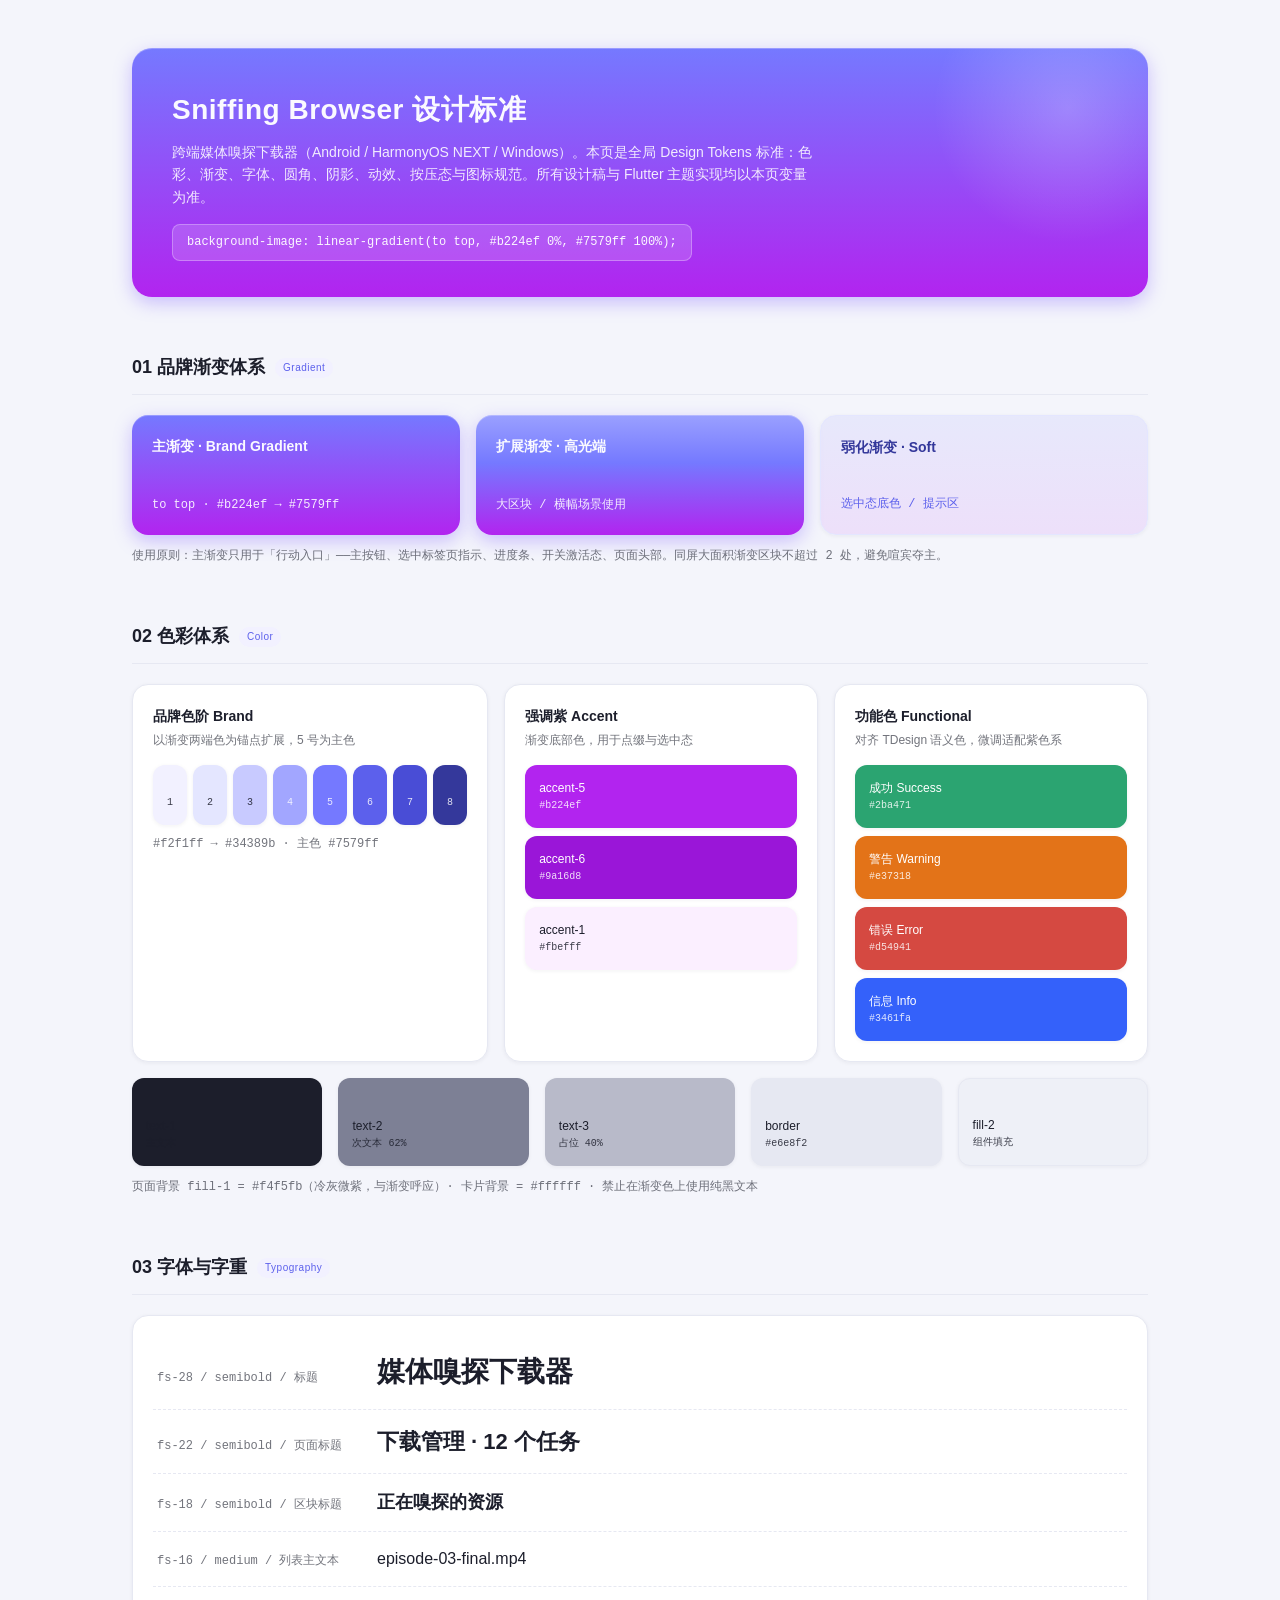
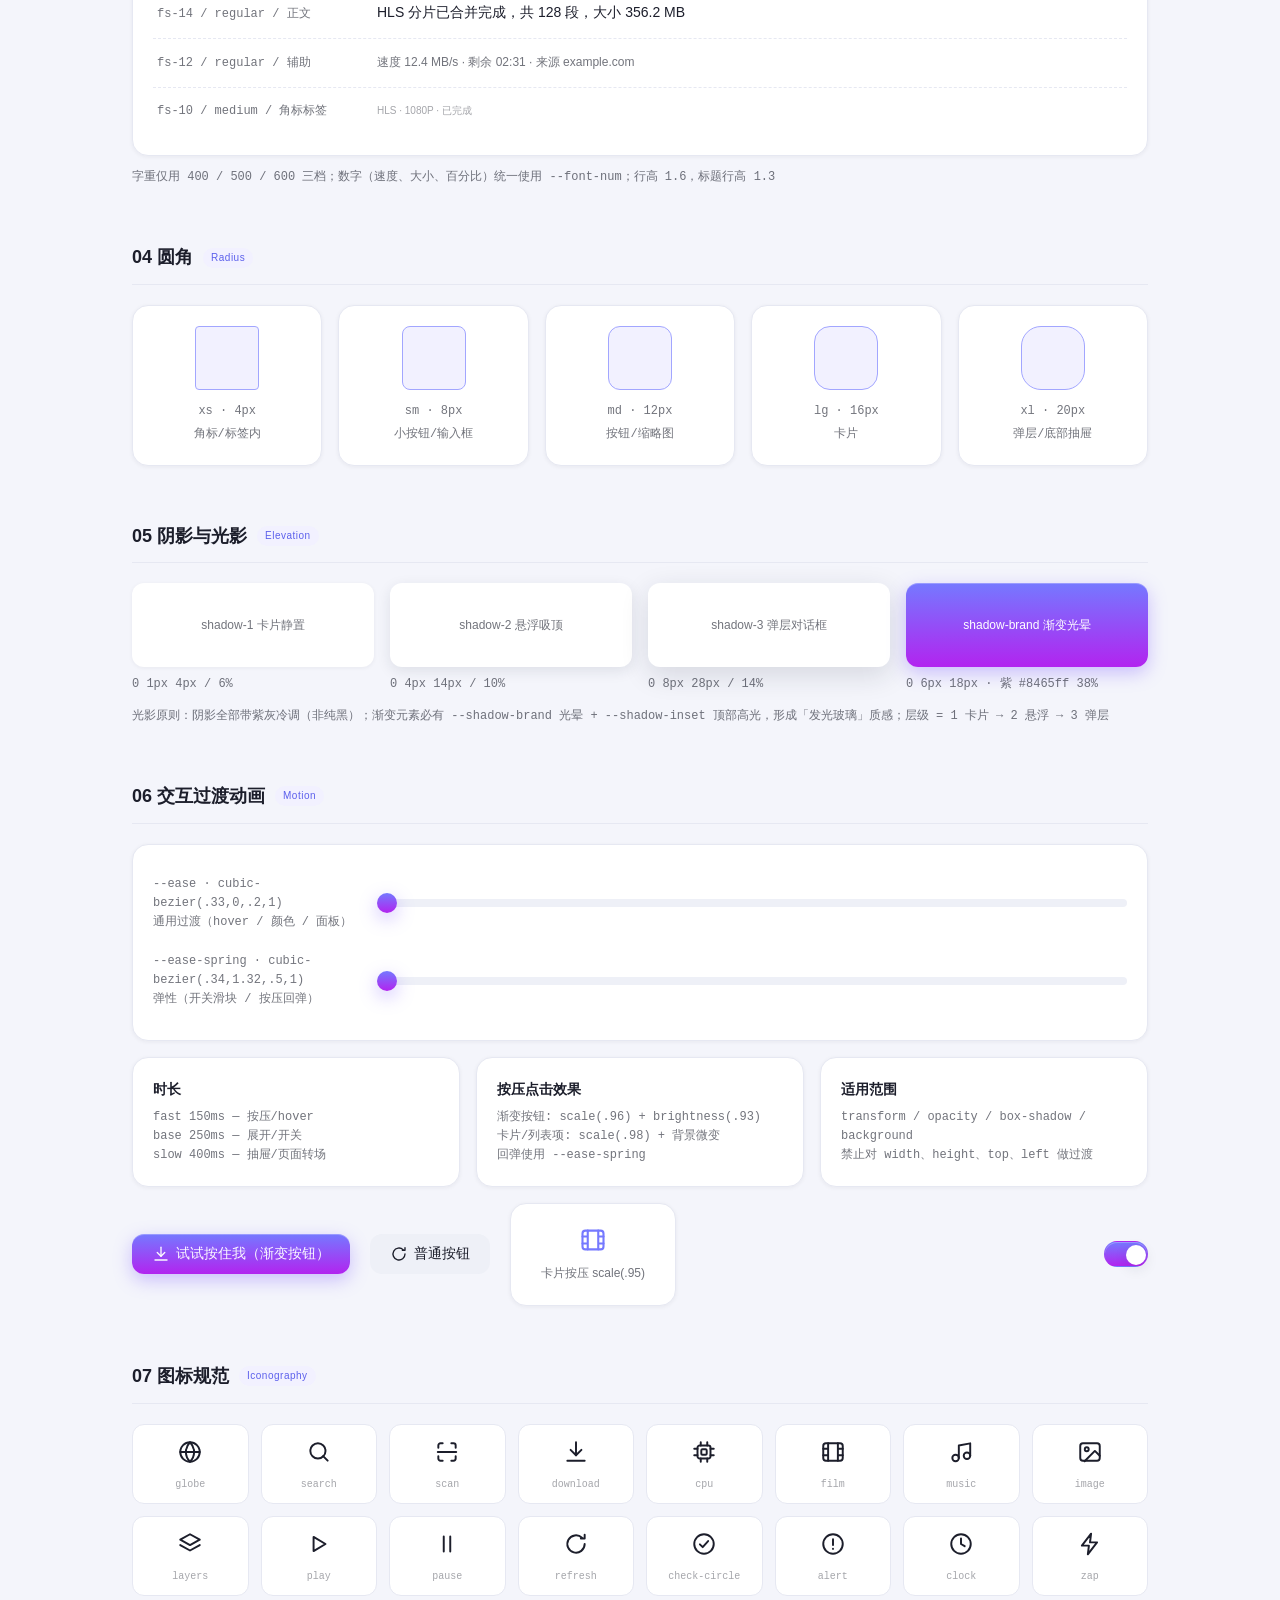
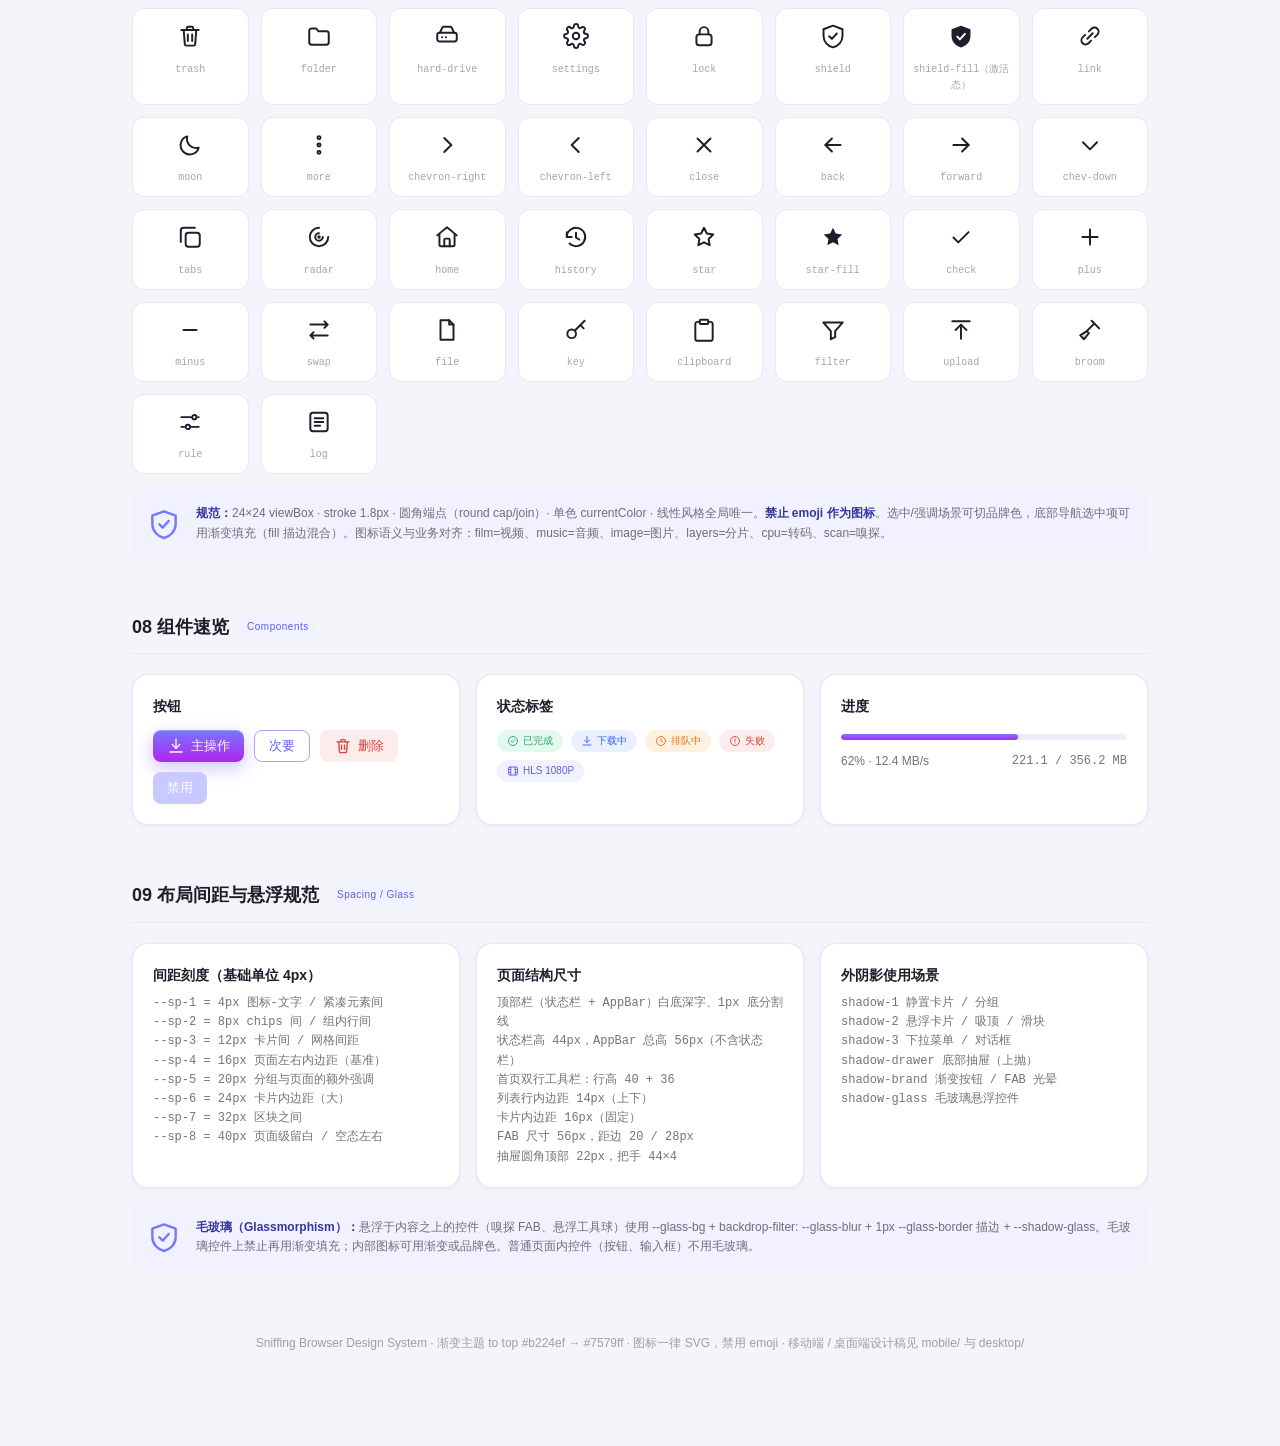
==== commit 188650e4: "design(mobile): 顶栏统一白底规范、返回键改 chevron、图标/间距对齐标准、parse 输入区重构" ====
--- a/design/standard.html
+++ b/design/standard.html
@@ -332,6 +332,7 @@
     <symbol id="i-moon" viewBox="0 0 24 24" fill="none" stroke="currentColor" stroke-width="1.8" stroke-linecap="round" stroke-linejoin="round"><path d="M20 14.5A8.5 8.5 0 0 1 9.5 4a8.5 8.5 0 1 0 10.5 10.5z"/></symbol>
     <symbol id="i-scan" viewBox="0 0 24 24" fill="none" stroke="currentColor" stroke-width="1.8" stroke-linecap="round" stroke-linejoin="round"><path d="M4 8V6a2 2 0 0 1 2-2h2M16 4h2a2 2 0 0 1 2 2v2M20 16v2a2 2 0 0 1-2 2h-2M8 20H6a2 2 0 0 1-2-2v-2"/><path d="M3.5 12h17"/></symbol>
     <symbol id="i-radar" viewBox="0 0 24 24" fill="none" stroke="currentColor" stroke-width="1.8" stroke-linecap="round" stroke-linejoin="round"><path d="M12 8.5A3.5 3.5 0 1 0 15.5 12"/><path d="M12 3.5A8.5 8.5 0 1 0 20.5 12"/><circle cx="12" cy="12" r="1.6" fill="currentColor" stroke="none"/></symbol>
+    <symbol id="i-home" viewBox="0 0 24 24" fill="none" stroke="currentColor" stroke-width="1.8" stroke-linecap="round" stroke-linejoin="round"><path d="M3 10.5L12 3l9 7.5"/><path d="M5 9.5V19a1.5 1.5 0 0 0 1.5 1.5h11A1.5 1.5 0 0 0 19 19V9.5"/><path d="M9.5 20.5v-6a1 1 0 0 1 1-1h3a1 1 0 0 1 1 1v6"/></symbol>
     <symbol id="i-tabs" viewBox="0 0 24 24" fill="none" stroke="currentColor" stroke-width="1.8" stroke-linecap="round" stroke-linejoin="round"><rect x="8" y="8" width="13" height="13" rx="2.5"/><path d="M16.5 3.5H6A2.5 2.5 0 0 0 3.5 6v10.5"/></symbol>
     <symbol id="i-history" viewBox="0 0 24 24" fill="none" stroke="currentColor" stroke-width="1.8" stroke-linecap="round" stroke-linejoin="round"><path d="M3.5 12a8.5 8.5 0 1 1 2.5 6"/><path d="M3.5 12V7.5M3.5 12H8"/><path d="M12 8v4.5l3 1.8"/></symbol>
     <symbol id="i-star" viewBox="0 0 24 24" fill="none" stroke="currentColor" stroke-width="1.8" stroke-linecap="round" stroke-linejoin="round"><path d="M12 3.5l2.6 5.3 5.9.9-4.3 4.1 1 5.8-5.2-2.7-5.2 2.7 1-5.8L3.5 9.7l5.9-.9L12 3.5z"/></symbol>
@@ -530,6 +531,7 @@
       <div class="icon-cell"><svg><use href="#i-chev-down"/></svg><span class="nm">chev-down</span></div>
       <div class="icon-cell"><svg><use href="#i-tabs"/></svg><span class="nm">tabs</span></div>
       <div class="icon-cell"><svg><use href="#i-radar"/></svg><span class="nm">radar</span></div>
+      <div class="icon-cell"><svg><use href="#i-home"/></svg><span class="nm">home</span></div>
       <div class="icon-cell"><svg><use href="#i-history"/></svg><span class="nm">history</span></div>
       <div class="icon-cell"><svg><use href="#i-star"/></svg><span class="nm">star</span></div>
       <div class="icon-cell"><svg><use href="#i-star-fill"/></svg><span class="nm">star-fill</span></div>
@@ -597,7 +599,7 @@
       </div>
       <div class="card">
         <h3>页面结构尺寸</h3>
-        <p class="mono" style="margin-top:8px">状态栏高度 44px，左右内边距 16px<br>AppBar 总高 56px（不含状态栏）<br>首页双行工具栏：行高 40 + 36<br>列表行内边距 14px（上下）<br>卡片内边距 16px（固定）<br>FAB 尺寸 56px，距边 20 / 28px<br>抽屉圆角顶部 22px，把手 44×4</p>
+        <p class="mono" style="margin-top:8px">顶部栏（状态栏 + AppBar）白底深字、1px 底分割线<br>状态栏高 44px，AppBar 总高 56px（不含状态栏）<br>首页双行工具栏：行高 40 + 36<br>列表行内边距 14px（上下）<br>卡片内边距 16px（固定）<br>FAB 尺寸 56px，距边 20 / 28px<br>抽屉圆角顶部 22px，把手 44×4</p>
       </div>
       <div class="card">
         <h3>外阴影使用场景</h3>
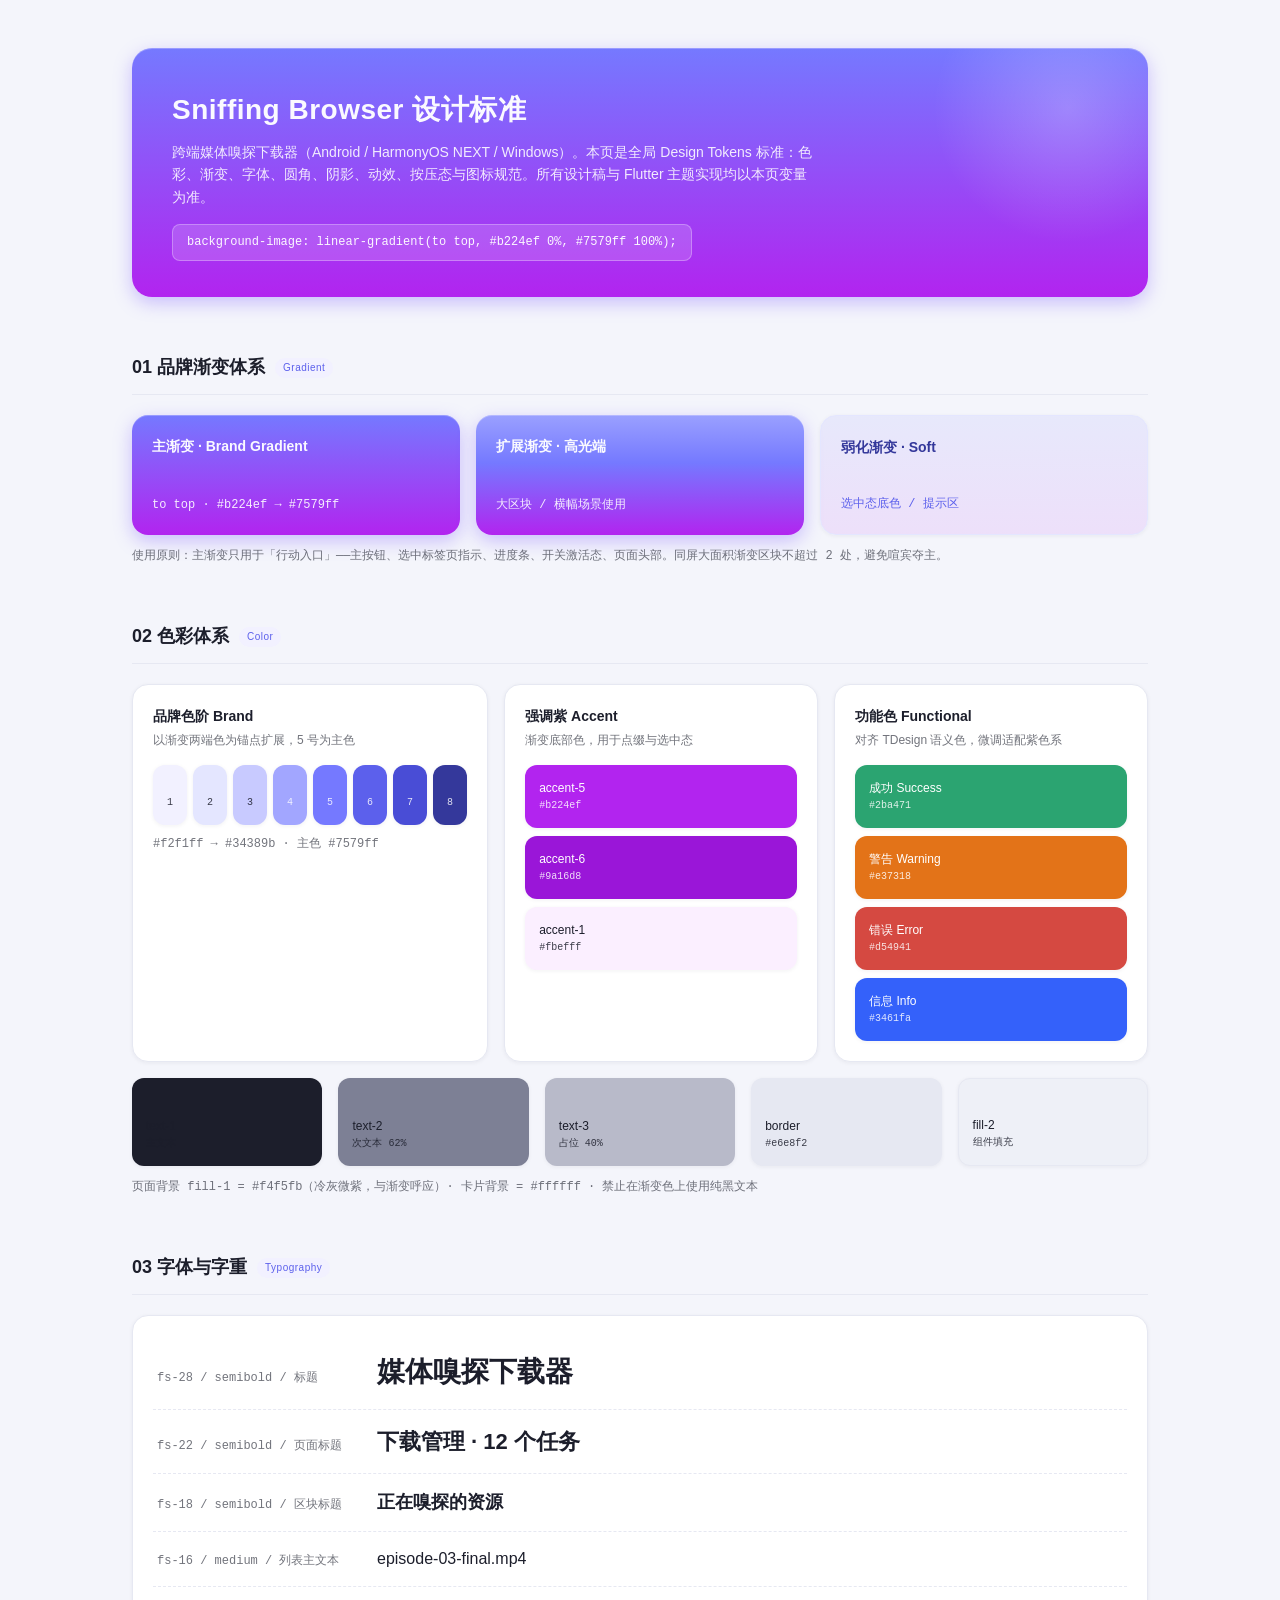
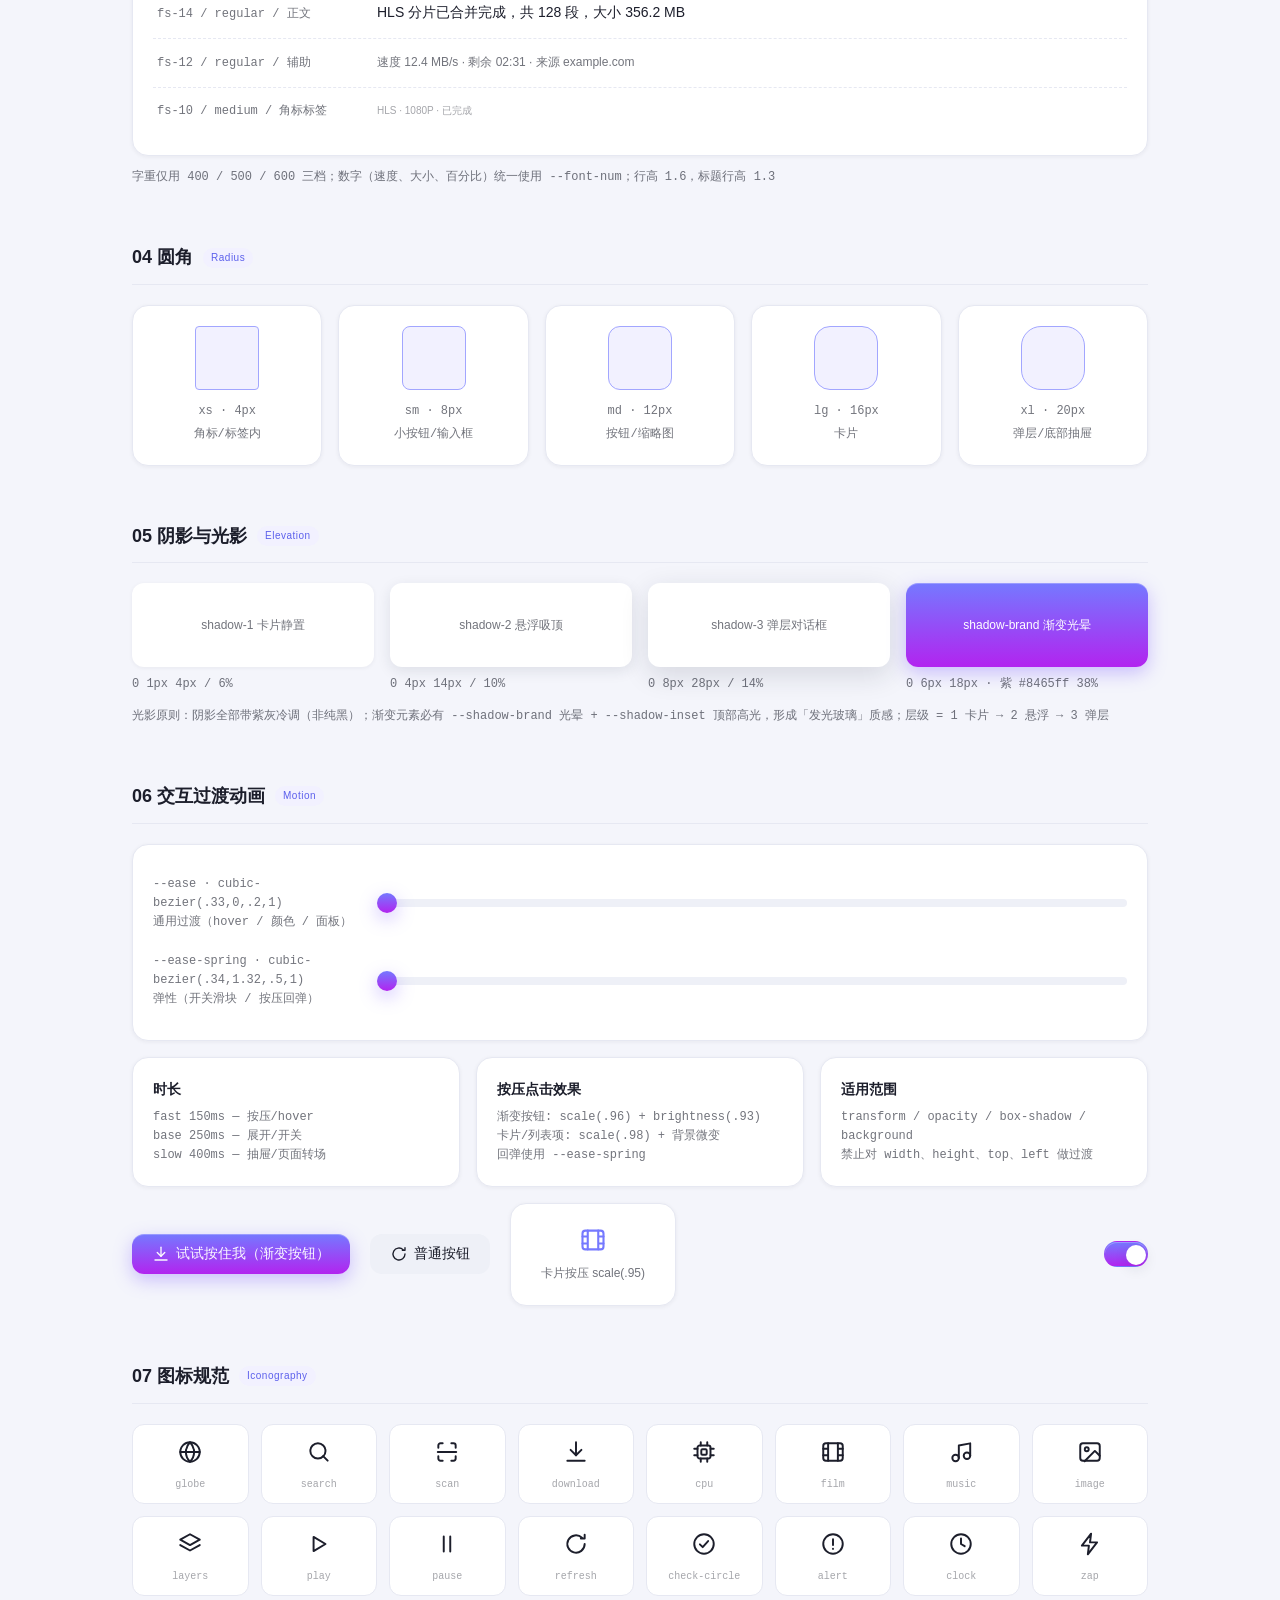
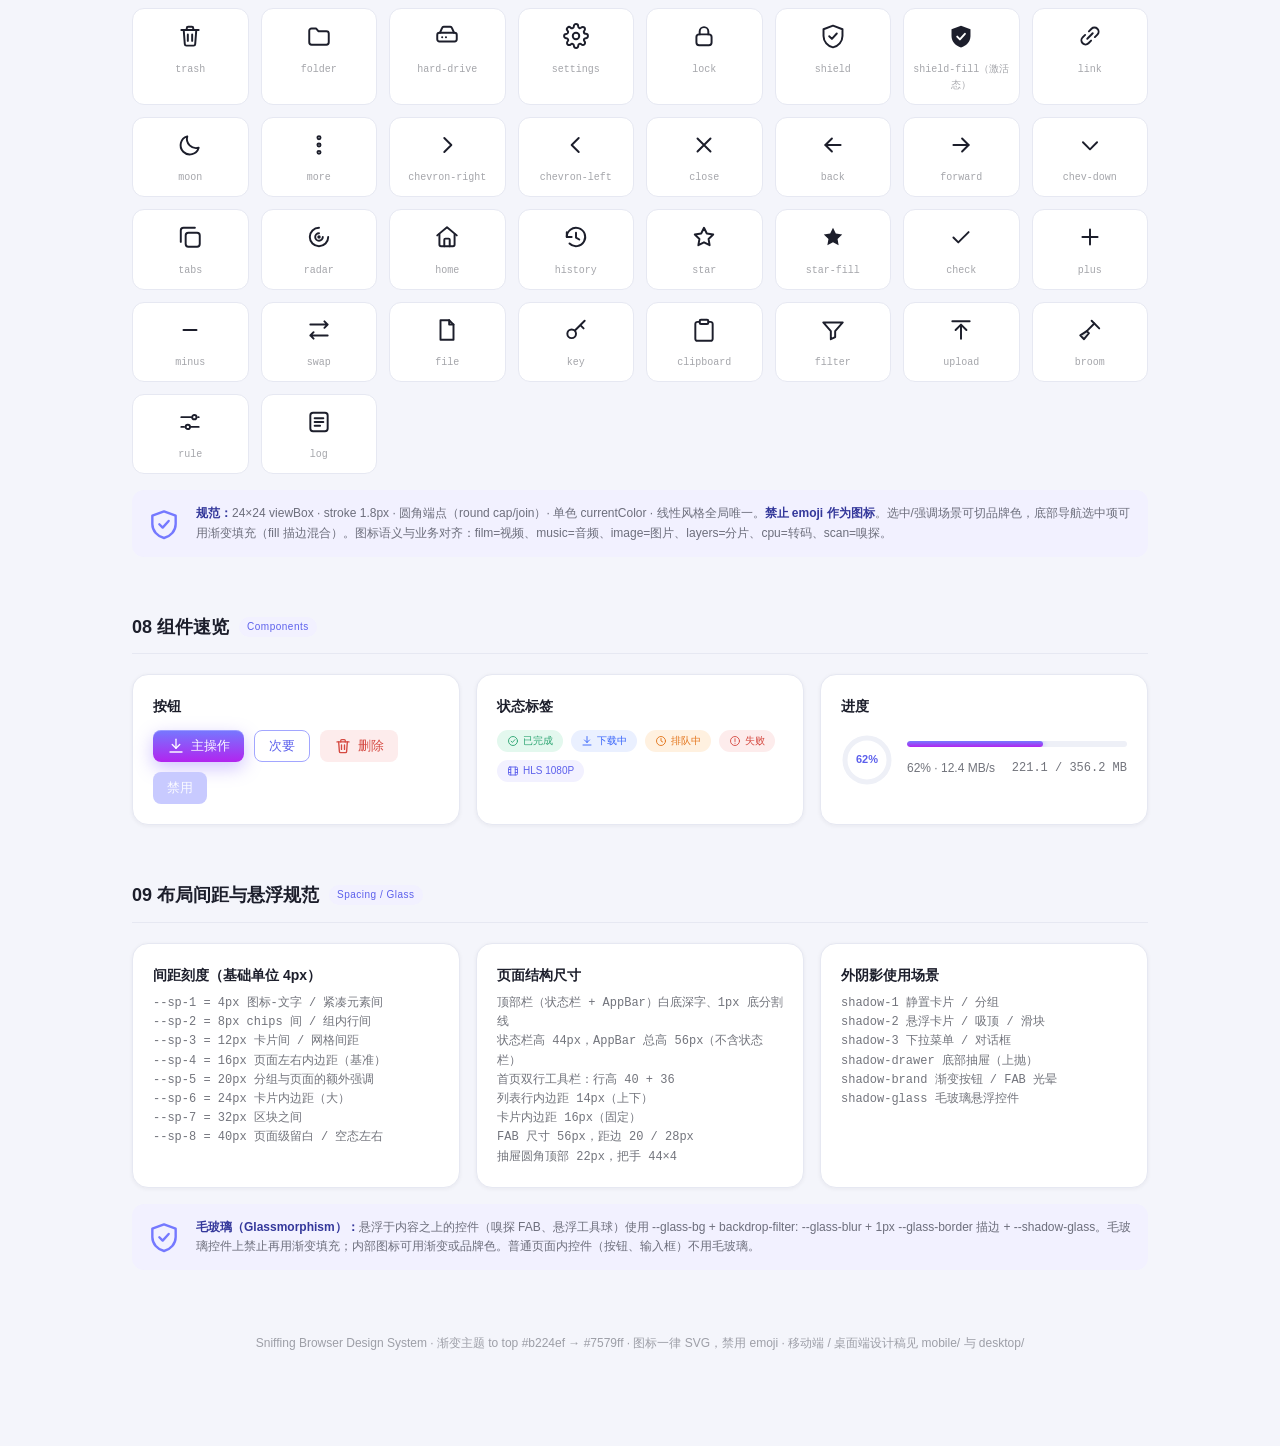
==== commit b879eb60: "design(mobile): 各页规范对齐与文案清理——settings 弹窗底部关闭/Tooltip、storage 底注折行、rules 文案统一、sessions 按钮统一、logs/misc" ====
--- a/design/standard.html
+++ b/design/standard.html
@@ -302,6 +302,9 @@
 <!-- 统一图标库（Lucide 风格：24 viewBox / stroke 1.8 / 圆角端点，禁止 emoji） -->
 <svg style="display:none" xmlns="http://www.w3.org/2000/svg">
   <defs>
+    <linearGradient id="ring-grad" x1="0" y1="0" x2="1" y2="1">
+      <stop offset="0" stop-color="#b224ef"/><stop offset="1" stop-color="#7579ff"/>
+    </linearGradient>
     <symbol id="i-globe" viewBox="0 0 24 24" fill="none" stroke="currentColor" stroke-width="1.8" stroke-linecap="round" stroke-linejoin="round"><circle cx="12" cy="12" r="9"/><path d="M3 12h18M12 3c2.5 2.6 3.8 5.7 3.8 9S14.5 18.4 12 21c-2.5-2.6-3.8-5.7-3.8-9S9.5 5.6 12 3z"/></symbol>
     <symbol id="i-download" viewBox="0 0 24 24" fill="none" stroke="currentColor" stroke-width="1.8" stroke-linecap="round" stroke-linejoin="round"><path d="M12 3v12"/><path d="M7 10l5 5 5-5"/><path d="M4 20h16"/></symbol>
     <symbol id="i-cpu" viewBox="0 0 24 24" fill="none" stroke="currentColor" stroke-width="1.8" stroke-linecap="round" stroke-linejoin="round"><rect x="6" y="6" width="12" height="12" rx="2"/><rect x="9.5" y="9.5" width="5" height="5" rx="1"/><path d="M9 3v3M15 3v3M9 18v3M15 18v3M3 9h3M3 15h3M18 9h3M18 15h3"/></symbol>
@@ -580,9 +583,21 @@
       <div class="card">
         <h3>进度</h3>
         <div style="margin-top:16px; display:flex; flex-direction:column; gap:12px;">
-          <div class="bar"><i></i></div>
-          <div style="display:flex; justify-content:space-between; font-size:var(--fs-12); color:var(--text-2);">
-            <span>62% · 12.4 MB/s</span><span class="mono">221.1 / 356.2 MB</span>
+          <div style="display:flex; align-items:center; gap:14px;">
+            <!-- 环形进度（下载 / 转换任务卡用），2πr≈138.2，62% → offset 52.5 -->
+            <div style="width:52px; height:52px; position:relative; flex-shrink:0;">
+              <svg width="52" height="52" viewBox="0 0 52 52" style="transform:rotate(-90deg);">
+                <circle cx="26" cy="26" r="22" fill="none" stroke="var(--fill-2)" stroke-width="5"/>
+                <circle cx="26" cy="26" r="22" fill="none" stroke="url(#ring-grad)" stroke-width="5" stroke-linecap="round" stroke-dasharray="138.2" stroke-dashoffset="52.5"/>
+              </svg>
+              <span style="position:absolute; inset:0; display:flex; align-items:center; justify-content:center; font-size:11px; font-weight:600; color:var(--brand-6);">62%</span>
+            </div>
+            <div style="flex:1; min-width:0; display:flex; flex-direction:column; gap:12px;">
+              <div class="bar"><i></i></div>
+              <div style="display:flex; justify-content:space-between; font-size:var(--fs-12); color:var(--text-2);">
+                <span>62% · 12.4 MB/s</span><span class="mono">221.1 / 356.2 MB</span>
+              </div>
+            </div>
           </div>
         </div>
       </div>
